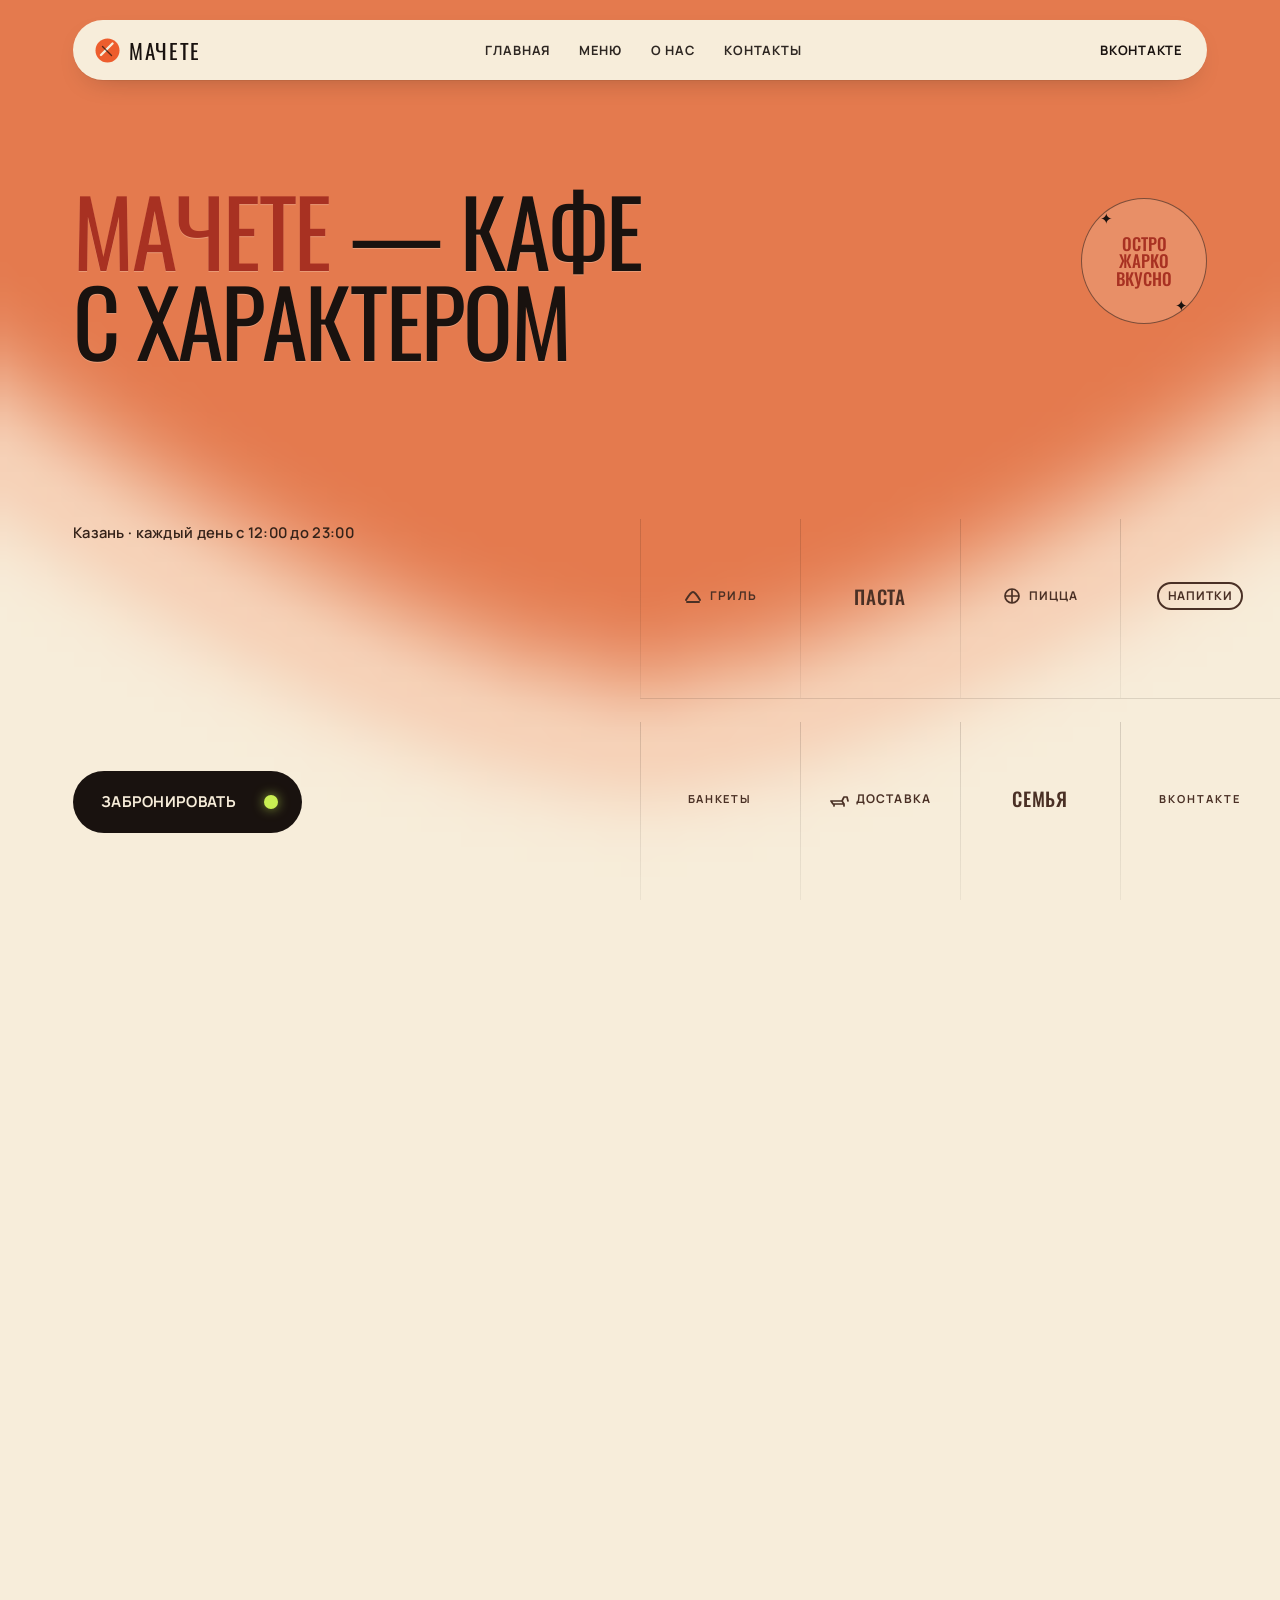
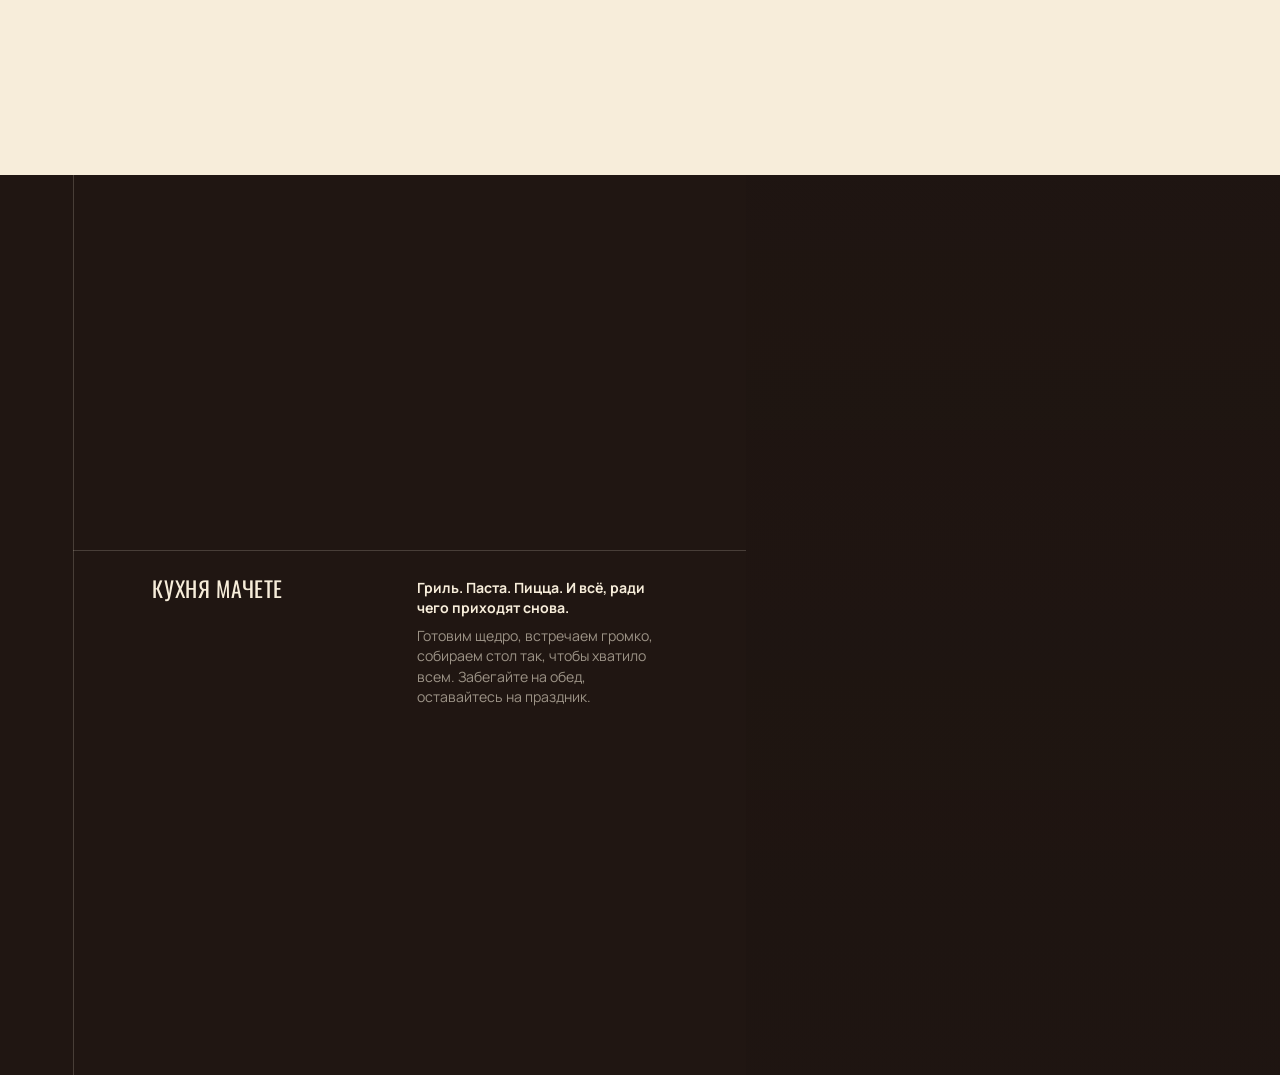
==== halden.html @ b159e670 "Добавить совместимый адрес главной страницы" ====
<!doctype html>
<html lang="ru">
<head>
  <meta charset="utf-8" />
  <meta name="viewport" content="width=device-width, initial-scale=1" />
  <title>Мачете — кафе с характером</title>
  <link rel="preconnect" href="https://fonts.googleapis.com" />
  <link rel="preconnect" href="https://fonts.gstatic.com" crossorigin />
  <link href="https://fonts.googleapis.com/css2?family=Manrope:wght@400;500;600;700;800&family=Oswald:wght@400;500;600&display=swap" rel="stylesheet" />
  <style>
    :root { --ink:#19120f; --ink-2:#3e2a20; --paper:#f7edda; --rim:#f5b98b; --accent:#a83122; --dot:#c9ef53; --panel:#201612; --panel-line:rgba(255,244,225,.18); --gut:clamp(20px,5.7vw,82px); --ease:cubic-bezier(.22,.7,.2,1); }
    * { box-sizing:border-box; margin:0; padding:0; }
    html,body { min-height:100%; background:var(--paper); }
    body { overflow-x:hidden; color:var(--ink); font-family:"Manrope",system-ui,sans-serif; -webkit-font-smoothing:antialiased; }
    a { color:inherit; text-decoration:none; }
    .atmo { position:fixed; inset:0; z-index:0; pointer-events:none; background:var(--paper); }
    #bg { position:absolute; inset:0; width:100%; height:100%; display:block; }
    main { position:relative; z-index:1; }
    .nav { position:fixed; z-index:50; top:20px; left:var(--gut); right:var(--gut); height:60px; border-radius:999px; background:var(--paper); display:grid; grid-template-columns:auto minmax(0,1fr) auto; align-items:center; padding:0 10px 0 22px; box-shadow:0 1px 0 rgba(25,18,15,.06),0 10px 30px -18px rgba(25,18,15,.45); opacity:0; transform:translateY(-8px); animation:navin .9s var(--ease) .15s forwards; }
    @keyframes navin { to { opacity:1; transform:translateY(0); } }
    .brand { display:flex; align-items:center; gap:9px; white-space:nowrap; font-family:Oswald, sans-serif; font-size:21px; text-transform:uppercase; letter-spacing:.08em; }
    .brand svg { width:25px; height:25px; flex:none; }
    .links { position:static; min-width:0; display:flex; justify-content:center; gap:clamp(14px,2.25vw,30px); font-size:clamp(11px,1vw,13px); font-weight:700; text-transform:uppercase; letter-spacing:.07em; opacity:.9; white-space:nowrap; }
    .links a { transition:opacity .2s ease,color .2s ease; }
    .links a:hover { opacity:.55; color:var(--accent); }
    .nav-right { min-width:0; display:flex; align-items:center; justify-content:flex-end; font-size:13px; font-weight:700; text-transform:uppercase; letter-spacing:.06em; }
    .login { padding:0 14px; transition:padding .35s var(--ease); white-space:nowrap; }
    .nav.on .login { padding-right:0; }
    .vk-short { display:none; }
    .nav.on .vk-full { display:none; }
    .nav.on .vk-short { display:inline; }
    .nav.on .links { gap:clamp(10px,1.6vw,22px); font-size:clamp(10px,.9vw,12px); }
    .navcta { width:42px; height:42px; overflow:hidden; border-radius:999px; margin-left:-42px; transform:scale(0); transform-origin:100% 50%; transition:transform .35s var(--ease),width .65s var(--ease) .22s,margin .35s var(--ease); }
    .nav.on .navcta { width:170px; margin-left:16px; transform:scale(1); }
    .navcta .lbl { opacity:0; transition:opacity .4s ease .45s; }
    .nav.on .navcta .lbl { opacity:1; }
    .btn { position:relative; display:inline-flex; align-items:center; height:42px; width:170px; padding:0 46px 0 18px; border:0; border-radius:999px; background:var(--ink); color:var(--paper); font:700 13px/1 "Manrope",system-ui,sans-serif; letter-spacing:.02em; text-transform:uppercase; white-space:nowrap; cursor:pointer; overflow:hidden; }
    .btn .dot { position:absolute; right:16px; top:50%; width:10px; height:10px; margin-top:-5px; border-radius:50%; background:var(--dot); box-shadow:0 0 12px rgba(201,239,83,.65); transition:width .45s var(--ease),height .45s var(--ease),right .45s var(--ease),margin .45s var(--ease),box-shadow .45s var(--ease); display:grid; place-items:center; }
    .btn .dot svg { width:12px; height:12px; opacity:0; transform:translateX(-4px); transition:opacity .3s ease .05s,transform .3s var(--ease) .05s; }
    .btn:hover .dot { width:32px; height:32px; right:5px; margin-top:-16px; box-shadow:none; }
    .btn:hover .dot svg { opacity:1; transform:translateX(0); }
    .btn.lg { height:62px; width:auto; padding:0 66px 0 28px; font-size:15px; }
    .btn.lg .dot { width:14px; height:14px; right:24px; margin-top:-7px; }
    .btn.lg .dot svg { width:16px; height:16px; }
    .btn.lg:hover .dot { width:48px; height:48px; right:7px; margin-top:-24px; }
    .hero { position:relative; min-height:640px; height:100vh; }
    #h1 { position:absolute; top:20.5vh; left:var(--gut); right:var(--gut); max-width:1000px; font-family:Oswald,"Arial Narrow",sans-serif; font-weight:400; font-size:clamp(48px,7.2vw,108px); line-height:.98; letter-spacing:-.025em; text-transform:uppercase; text-shadow:0 1px 0 rgba(247,237,218,.28); }
    .hl { color:var(--accent); }
    .trust { position:absolute; top:58vh; left:var(--gut); font-size:clamp(14px,1.15vw,18px); letter-spacing:.02em; color:#342219; font-weight:600; }
    .hero-cta { position:absolute; left:var(--gut); bottom:7.5vh; }
    .sticker { position:absolute; right:var(--gut); top:22vh; width:126px; height:126px; border-radius:50%; border:1px solid rgba(25,18,15,.52); display:grid; place-items:center; text-align:center; font:500 17px/1.03 Oswald,sans-serif; text-transform:uppercase; transform:rotate(11deg); color:var(--accent); background:rgba(247,237,218,.18); }
    .sticker::before { content:"✦"; position:absolute; top:11px; left:18px; font-size:15px; color:var(--ink); }
    .sticker::after { content:"✦"; position:absolute; bottom:11px; right:18px; font-size:15px; color:var(--ink); }
    .logos { position:absolute; right:0; width:50%; top:55vh; bottom:0; display:grid; grid-template-columns:repeat(4,1fr); grid-template-rows:repeat(2,1fr); }
    .logo-cell { position:relative; display:flex; align-items:center; justify-content:center; color:#4a3025; opacity:0; transform:translateY(14px); }
    body.ready .logo-cell { animation:fu .9s var(--ease) forwards; animation-delay:var(--d); }
    .logo-cell::before { content:""; position:absolute; top:12%; bottom:0; left:0; width:1px; background:linear-gradient(to bottom,rgba(25,18,15,.15),rgba(25,18,15,.05)); }
    .logo-cell:nth-child(n+5)::after { content:""; position:absolute; top:0; left:0; right:0; height:1px; background:rgba(25,18,15,.12); }
    .logo-mark { display:flex; align-items:center; gap:7px; font:700 12px/1 "Manrope",sans-serif; letter-spacing:.1em; text-transform:uppercase; }
    .logo-mark svg { width:20px; height:20px; flex:none; }
    .logo-mark.script { font:500 19px/1 Oswald,sans-serif; letter-spacing:.04em; }
    .logo-mark.tag { font-size:12px; letter-spacing:.07em; border:2px solid currentColor; border-radius:999px; padding:6px 9px; }
    .logo-mark.tiny { font-size:11px; letter-spacing:.18em; }
    @keyframes fu { to { opacity:1; transform:translateY(0); } }
    .fade-up { opacity:0; transform:translateY(14px); }
    body.ready .fade-up { animation:fu .9s var(--ease) forwards; animation-delay:var(--d); }
    .statement { position:relative; height:306vh; margin-top:-31vh; pointer-events:none; }
    .pin { position:sticky; top:0; height:100vh; }
    #stmt { position:absolute; top:40.5vh; left:0; right:0; text-align:center; font-family:Oswald,sans-serif; font-weight:400; font-size:clamp(25px,3.4vw,52px); line-height:1.08; letter-spacing:-.01em; text-transform:uppercase; white-space:nowrap; will-change:transform; }
    .split { position:relative; z-index:2; min-height:100vh; background:var(--panel); color:var(--paper); display:grid; grid-template-columns:58.3% 41.7%; }
    .l { position:relative; padding-left:var(--gut); overflow:hidden; }
    .l::before { content:""; position:absolute; top:0; bottom:0; left:var(--gut); width:1px; background:var(--panel-line); }
    #h2 { position:relative; z-index:1; margin:0; padding:21vh 0 0 6.2vw; font-family:Oswald,sans-serif; font-weight:400; font-size:clamp(42px,5.1vw,78px); line-height:.98; letter-spacing:-.015em; text-transform:uppercase; }
    #row { position:relative; z-index:1; margin-top:6.4vh; border-top:1px solid var(--panel-line); display:grid; grid-template-columns:1fr 1.05fr; gap:24px; padding:3vh 6vw 0 6.2vw; opacity:0; transform:translateY(14px); transition:opacity .9s var(--ease),transform .9s var(--ease); }
    #row.on { opacity:1; transform:translateY(0); }
    #row h3 { font:400 clamp(20px,1.7vw,26px)/1 Oswald,sans-serif; text-transform:uppercase; letter-spacing:.03em; }
    #row p { max-width:20em; font-size:clamp(13px,1.1vw,16px); line-height:1.45; color:rgba(247,237,218,.58); }
    #row p strong { display:block; margin-bottom:.55em; color:var(--paper); font-weight:700; }
    .r { position:relative; overflow:hidden; }
    #ship { position:absolute; inset:0; width:100%; height:100%; object-fit:cover; object-position:50% 50%; transform-origin:50% 50%; will-change:transform; filter:saturate(.9) contrast(1.04); }
    .r::after { content:""; position:absolute; inset:0; background:linear-gradient(180deg,rgba(25,18,15,.1),rgba(25,18,15,.22)); pointer-events:none; }
    .char { display:inline-block; white-space:pre; will-change:color,filter,opacity; }
    .word { display:inline-block; white-space:nowrap; }
    @media (max-width:820px) {
      .nav { top:12px; height:54px; padding-left:16px; }
      .links { display:none; }
      .login { padding:0 6px; }
      .nav.on .navcta { margin-left:8px; }
      #h1 { top:17vh; right:20px; font-size:15vw; line-height:.95; white-space:normal; }
      .sticker { width:92px; height:92px; right:22px; top:27vh; font-size:13px; }
      .trust { top:45vh; max-width:13em; }
      .logos { left:0; right:0; width:100%; top:53vh; bottom:18vh; }
      .logo-mark span { display:none; }
      .logo-mark { font-size:11px; }
      .logo-mark.script { font-size:15px; }
      .logo-mark.tag { font-size:10px; padding:5px 6px; }
      .hero-cta { bottom:6vh; }
      #stmt { top:38vh; padding:0 20px; white-space:normal; max-width:15em; margin:auto; font-size:30px; }
      #stmt br { display:none; }
      .split { grid-template-columns:1fr; grid-template-rows:auto 70vh; }
      #h2 { padding:16vh 6vw 0; font-size:16vw; }
      #row { grid-template-columns:1fr; gap:14px; padding:3vh 6vw 6vh; }
    }
  </style>
</head>
<body>
  <div class="atmo"><canvas id="bg" width="96" height="60"></canvas></div>
  <header class="nav" id="nav">
    <a class="brand" href="index.html#hero"><svg viewBox="0 0 25 25" aria-hidden="true"><circle cx="12.5" cy="12.5" r="12" fill="#ed5d2d"/><path d="M6 17 17.5 5.5" stroke="#f7edda" stroke-width="2.4" stroke-linecap="round"/><path d="M7.5 8.5 16.5 17.5" stroke="#19120f" stroke-width="1.4" stroke-linecap="round" opacity=".7"/></svg><span>Мачете</span></a>
    <nav class="links" aria-label="Основная навигация"><a href="index.html#hero">Главная</a><a href="menu.html">Меню</a><a href="index.html#about">О нас</a><a href="index.html#contacts">Контакты</a></nav>
    <div class="nav-right"><a class="login" href="https://vk.ru/cafemachete"><span class="vk-full">ВКонтакте</span><span class="vk-short">VK</span></a><div class="navcta"><button class="btn" type="button"><span class="lbl">Забронировать</span><span class="dot"><svg viewBox="0 0 12 12" aria-hidden="true"><path d="M4.5 2.5 8 6l-3.5 3.5" fill="none" stroke="#19120f" stroke-width="1.6" stroke-linecap="round" stroke-linejoin="round"/></svg></span></button></div></div>
  </header>
  <main>
    <section class="hero" id="hero">
      <h1 id="h1"><span class="hl">Мачете</span> — кафе<br>с характером</h1>
      <p class="trust fade-up" id="contacts" style="--d:1.15s">Казань · каждый день с 12:00 до 23:00</p>
      <div class="sticker fade-up" style="--d:1.05s">остро<br>жарко<br>вкусно</div>
      <div class="hero-cta fade-up" style="--d:1.3s"><button class="btn lg" type="button">Забронировать<span class="dot"><svg viewBox="0 0 16 16" aria-hidden="true"><path d="M5.5 3.5 10 8l-4.5 4.5" fill="none" stroke="#19120f" stroke-width="1.8" stroke-linecap="round" stroke-linejoin="round"/></svg></span></button></div>
      <div class="logos" id="menu" aria-label="Что есть в Мачете">
        <div class="logo-cell" style="--d:1.25s"><div class="logo-mark"><svg viewBox="0 0 20 20" aria-hidden="true"><path d="M3 14c3-5 5-8 7-8s4 3 7 8" fill="none" stroke="currentColor" stroke-width="2" stroke-linecap="round"/><path d="M4 16h12" stroke="currentColor" stroke-width="2" stroke-linecap="round"/></svg><span>ГРИЛЬ</span></div></div>
        <div class="logo-cell" style="--d:1.32s"><div class="logo-mark script">Паста</div></div>
        <div class="logo-cell" style="--d:1.39s"><div class="logo-mark"><svg viewBox="0 0 20 20" aria-hidden="true"><circle cx="10" cy="10" r="7" fill="none" stroke="currentColor" stroke-width="1.7"/><path d="M10 3v14M3 10h14" stroke="currentColor" stroke-width="1.7"/></svg><span>ПИЦЦА</span></div></div>
        <div class="logo-cell" style="--d:1.46s"><div class="logo-mark tag">НАПИТКИ</div></div>
        <div class="logo-cell" style="--d:1.42s"><div class="logo-mark tiny">БАНКЕТЫ</div></div>
        <div class="logo-cell" style="--d:1.49s"><div class="logo-mark"><svg viewBox="0 0 20 20" aria-hidden="true"><path d="M2 12h11l2 3H4zM13 12l2-4h3l1 4M5 15v2m10-2v2" fill="none" stroke="currentColor" stroke-width="1.7" stroke-linecap="round" stroke-linejoin="round"/></svg><span>ДОСТАВКА</span></div></div>
        <div class="logo-cell" style="--d:1.56s"><div class="logo-mark script">Семья</div></div>
        <div class="logo-cell" style="--d:1.63s"><div class="logo-mark tiny">ВКОНТАКТЕ</div></div>
      </div>
    </section>
    <section class="statement" id="statement"><div class="pin"><p id="stmt">Место, где свои<br> встречаются за большим столом,<br> заказывают ещё одну порцию<br> и остаются до закрытия</p></div></section>
    <section class="split" id="split"><div class="l"><h2 id="h2">Еда, которая<br>держит удар</h2><div id="row"><h3>Кухня Мачете</h3><p><strong>Гриль. Паста. Пицца. И всё, ради чего приходят снова.</strong>Готовим щедро, встречаем громко, собираем стол так, чтобы хватило всем. Забегайте на обед, оставайтесь на праздник.</p></div></div><div class="r" id="about"><img id="ship" alt="Тёплый интерьер кафе с большим столом и ужином" src="https://images.unsplash.com/photo-1552566626-52f8b828add9?auto=format&amp;fit=crop&amp;w=1400&amp;q=85" /></div></section>
  </main>
  <script>
    (() => {
      const $ = (s) => document.querySelector(s);
      const bg = $('#bg'), ctx = bg.getContext('2d'), nav = $('#nav'), stmt = $('#stmt'), h1 = $('#h1'), h2 = $('#h2'), row = $('#row'), ship = $('#ship'), split = $('#split');
      const clamp = (v,a=0,b=1) => Math.max(a,Math.min(b,v));
      const smooth = (v) => v*v*(3-2*v);
      function splitText(el) { const nodes=[...el.childNodes], frag=document.createDocumentFragment(); nodes.forEach(node=>{ if(node.nodeType===3){ node.textContent.split(/(\s+)/).forEach(chunk=>{ if(!chunk)return; if(/^\s+$/.test(chunk))frag.appendChild(document.createTextNode(chunk)); else {const w=document.createElement('span');w.className='word';[...chunk].forEach(ch=>{const s=document.createElement('span');s.className='char';s.textContent=ch;w.appendChild(s)});frag.appendChild(w)} }); } else if(node.nodeType===1&&node.tagName==='BR')frag.appendChild(node.cloneNode()); else if(node.nodeType===1){const w=document.createElement('span');w.className='word '+node.className;[...node.textContent].forEach(ch=>{const s=document.createElement('span');s.className='char';s.textContent=ch;s.dataset.accent='1';w.appendChild(s)});frag.appendChild(w)} }); el.replaceChildren(frag); return [...el.querySelectorAll('.char')]; }
      const chars1=splitText(h1), charsS=splitText(stmt), chars2=splitText(h2);
      function mix(a,b,t){const pa=a.match(/\w\w/g).map(x=>parseInt(x,16)),pb=b.match(/\w\w/g).map(x=>parseInt(x,16));return `rgb(${pa.map((v,i)=>Math.round(v+(pb[i]-v)*clamp(t))).join(',')})`;}
      function paint(chars,p,spread,final,accent,ghost){const n=chars.length;chars.forEach((ch,i)=>{const t=clamp((p*(1+spread)-i/n)/spread);let op=0,blur=8,color=ghost;if(t>0&&t<.35){op=t/.35;blur=8-6.5*(t/.35)}else if(t>=.35&&t<.7){op=1;const u=(t-.35)/.35;color=mix(ghost,accent,u);blur=1.5*(1-u)}else if(t>=.7){op=1;color=ch.dataset.accent?accent:mix(accent,final,(t-.7)/.3);blur=0}ch.style.opacity=op;ch.style.filter=`blur(${blur}px)`;ch.style.color=color})}
      paint(chars1,0,.35,'#19120f','#a83122','#fff7e9');paint(charsS,0,.16,'#19120f','#a83122','#fff7e9');paint(chars2,0,.35,'#fff7e9','#f7b35e','#795b4a');
      const keys=[0,.03,.08,.18,.40,.66,.87,1.15,1.43,1.8],tips=[.30,.45,.65,.80,.95,1.05,1.05,1.10,1.30,2.40],halves=[.34,.38,.38,.38,.38,.46,.66,.90,1.60,3.00],softs=[.22,.26,.22,.22,.19,.16,.13,.10,.10,.10];
      let cur={tip:-.3,half:.3,soft:.1},target={...cur},introStart=performance.now(),introDone=false;
      function interp(arr,q){if(q<=keys[0])return arr[0];for(let i=1;i<keys.length;i++){if(q<=keys[i]){const t=(q-keys[i-1])/(keys[i]-keys[i-1]);return arr[i-1]+(arr[i]-arr[i-1])*t}}return arr[arr.length-1]}
      function edgeDist(px,py,tip,half,aspect){const pts=[];for(let i=0;i<48;i++){const yy=-.3+(tip+.3)*i/47;pts.push([half*aspect*Math.pow(Math.max(0,1-yy/tip),.72),yy])}let d=999;for(let i=1;i<pts.length;i++){const[x1,y1]=pts[i-1],[x2,y2]=pts[i],vx=x2-x1,vy=y2-y1,wx=px-x1,wy=py-y1,t=clamp((wx*vx+wy*vy)/(vx*vx+vy*vy),0,1),dx=px-(x1+t*vx),dy=py-(y1+t*vy);d=Math.min(d,Math.hypot(dx,dy))}const inside=py<tip&&px<half*aspect*Math.pow(Math.max(0,1-py/tip),.72);return(inside?-d:d)-.25}
      function drawGlow(){const W=bg.width,H=bg.height,now=performance.now(),q=scrollY/innerHeight;if(!introDone){const a=clamp((now-introStart-250)/1050),e=smooth(a);target={tip:.30,half:.34,soft:.22};cur.tip=-.3+.6*e;cur.half=.3+.04*e;cur.soft=.1+.12*e;if(a>=1)introDone=true}else{target.tip=interp(tips,q)+Math.sin(now*.00033+1.3)*.02;target.half=interp(halves,q)+Math.sin(now*.0005)*.015;target.soft=interp(softs,q)}if(introDone){cur.tip+=(target.tip-cur.tip)*.12;cur.half+=(target.half-cur.half)*.12;cur.soft+=(target.soft-cur.soft)*.12}const im=ctx.createImageData(W,H),data=im.data,aspect=innerWidth/innerHeight;for(let y=0;y<H;y++){const py=y/(H-1);for(let x=0;x<W;x++){const px=Math.abs(x/(W-1)-.5)*aspect,sd=edgeDist(px,py,cur.tip,cur.half,aspect),g=1-smooth(clamp((sd+cur.soft)/(2*cur.soft)));let c;if(g<.38){const u=smooth(g/.38);c=[247+(246-247)*u,237+(210-237)*u,218+(184-218)*u]}else{const u=smooth((g-.38)/.62);c=[246+(228-246)*u,210+(122-210)*u,184+(78-184)*u]}const i=(y*W+x)*4;data[i]=c[0];data[i+1]=c[1];data[i+2]=c[2];data[i+3]=255}}ctx.putImageData(im,0,0)}
      function onScroll(){const q=scrollY/innerHeight,hp=clamp((performance.now()-introStart-250)/1250);paint(chars1,hp,.35,'#19120f','#a83122','#fff7e9');const p=clamp((q-.56)/2.03),s=clamp((q-.69)/.74);stmt.style.transform=`translateY(${.205*Math.pow(1-s,2)*innerHeight}px)`;paint(charsS,p,.16,'#19120f','#a83122','#fff7e9');nav.classList.toggle('on',p>.4);const splitTop=split.getBoundingClientRect().top,p2=clamp((.8-splitTop/innerHeight)/.65);paint(chars2,p2,.35,'#fff7e9','#f7b35e','#795b4a');row.classList.toggle('on',p2>.92);ship.style.transform=`scale(${1.08-.08*clamp(1-splitTop/innerHeight)})`}
      function tick(){drawGlow();onScroll();requestAnimationFrame(tick)}
      requestAnimationFrame(()=>{document.body.classList.add('ready');tick()});window.addEventListener('scroll',onScroll,{passive:true});window.addEventListener('resize',()=>{bg.width=96;bg.height=60;onScroll()},{passive:true});
    })();
  </script>
</body>
</html>
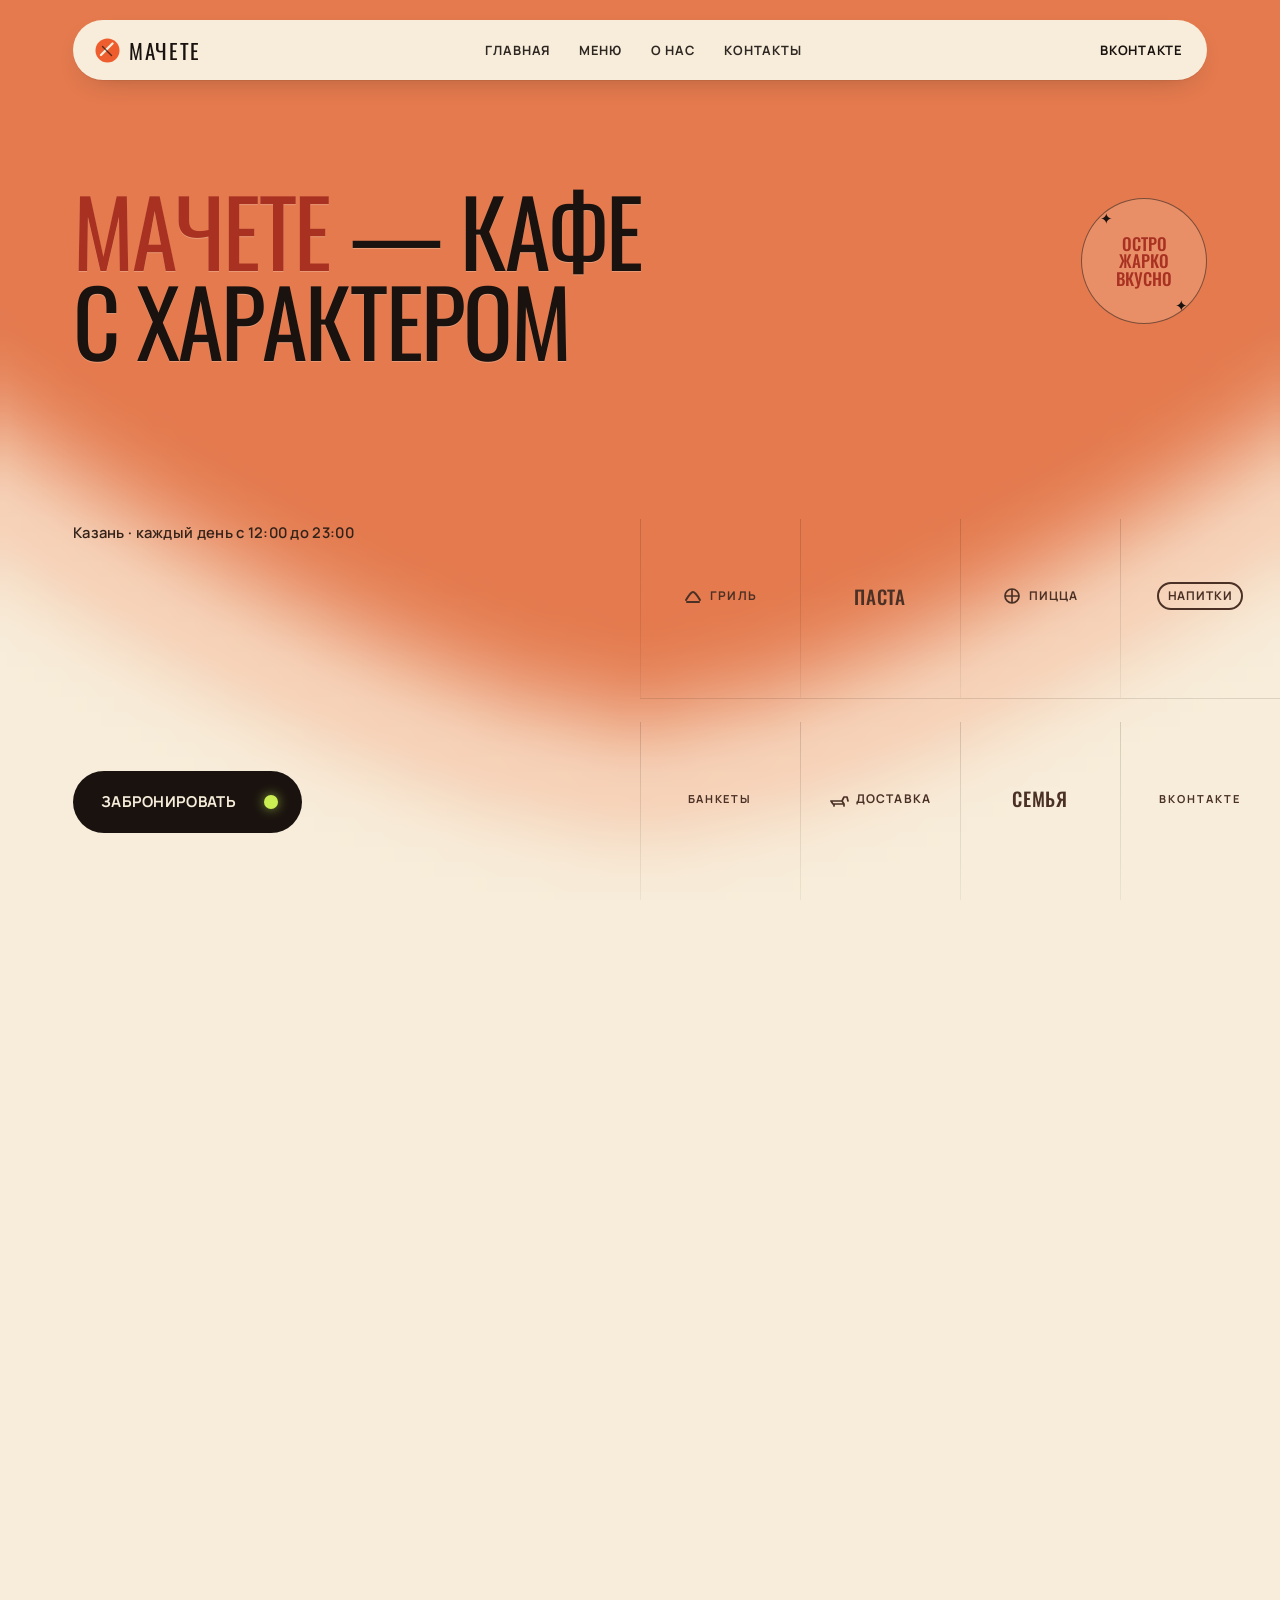
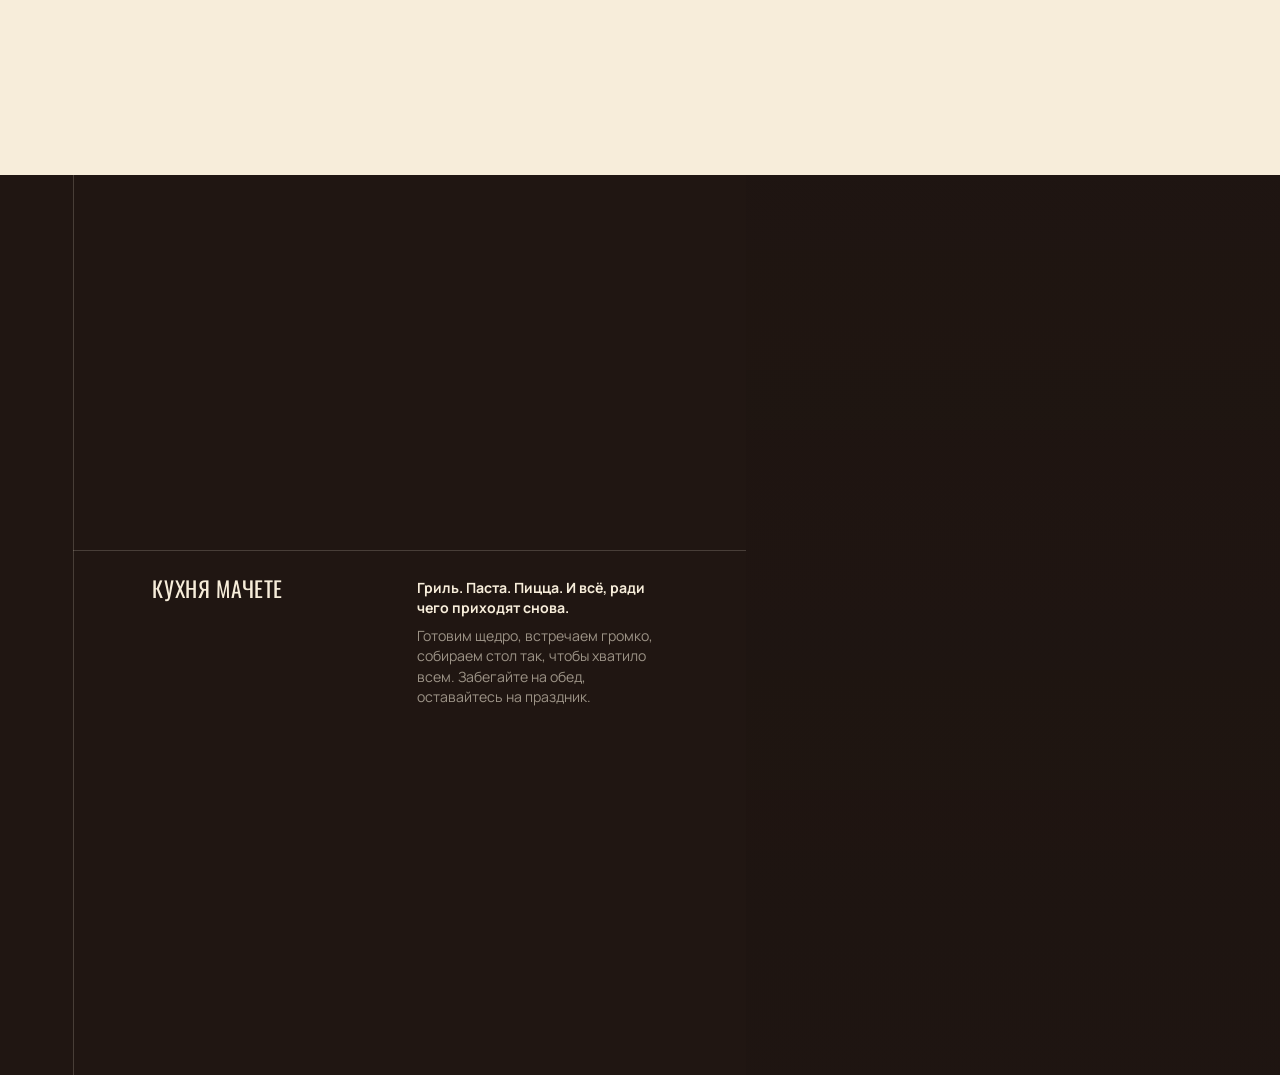
==== commit 9d7a02d8: "Синхронизировать мобильную навигацию" ====
--- a/halden.html
+++ b/halden.html
@@ -83,7 +83,7 @@
     .word { display:inline-block; white-space:nowrap; }
     @media (max-width:820px) {
       .nav { top:12px; height:54px; padding-left:16px; }
-      .links { display:none; }
+      .links { display:none; } .brand { grid-column:1; } .nav-right { grid-column:3; margin-left:auto; }
       .login { padding:0 6px; }
       .nav.on .navcta { margin-left:8px; }
       #h1 { top:17vh; right:20px; font-size:15vw; line-height:.95; white-space:normal; }
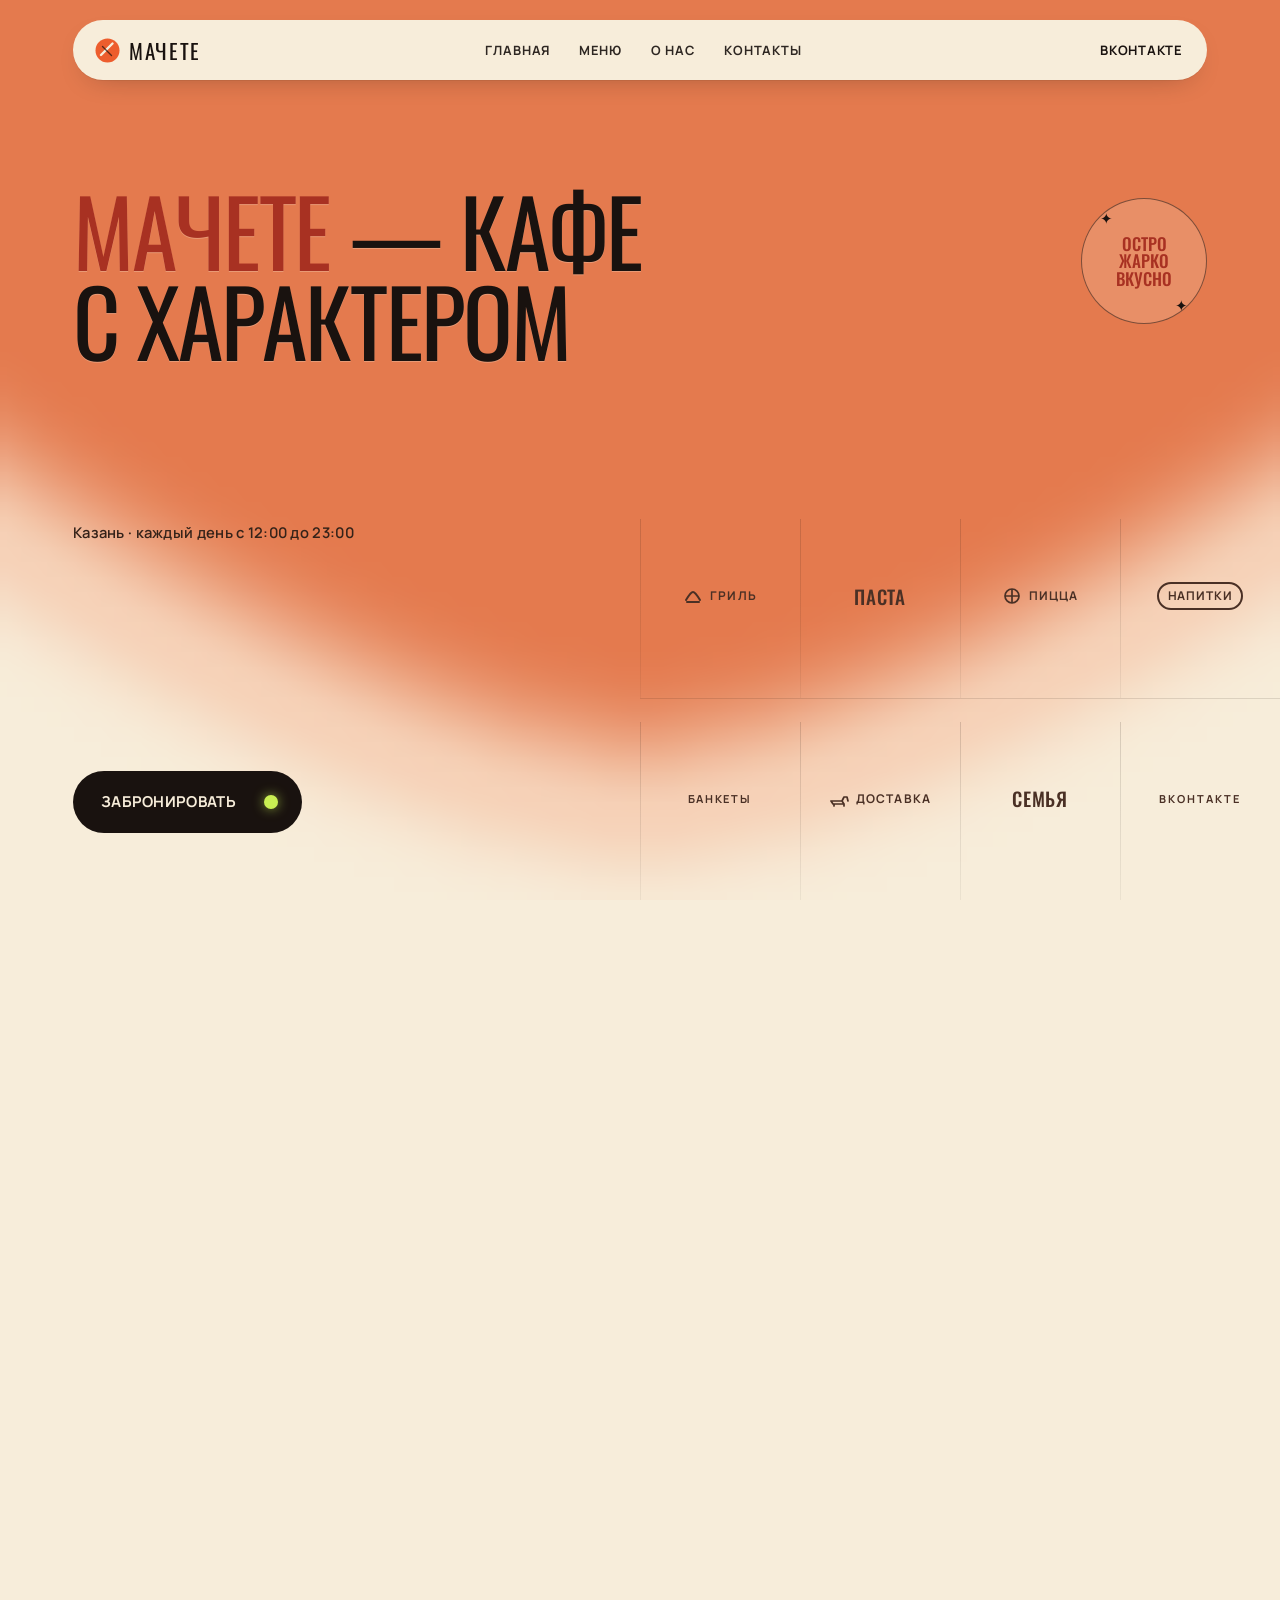
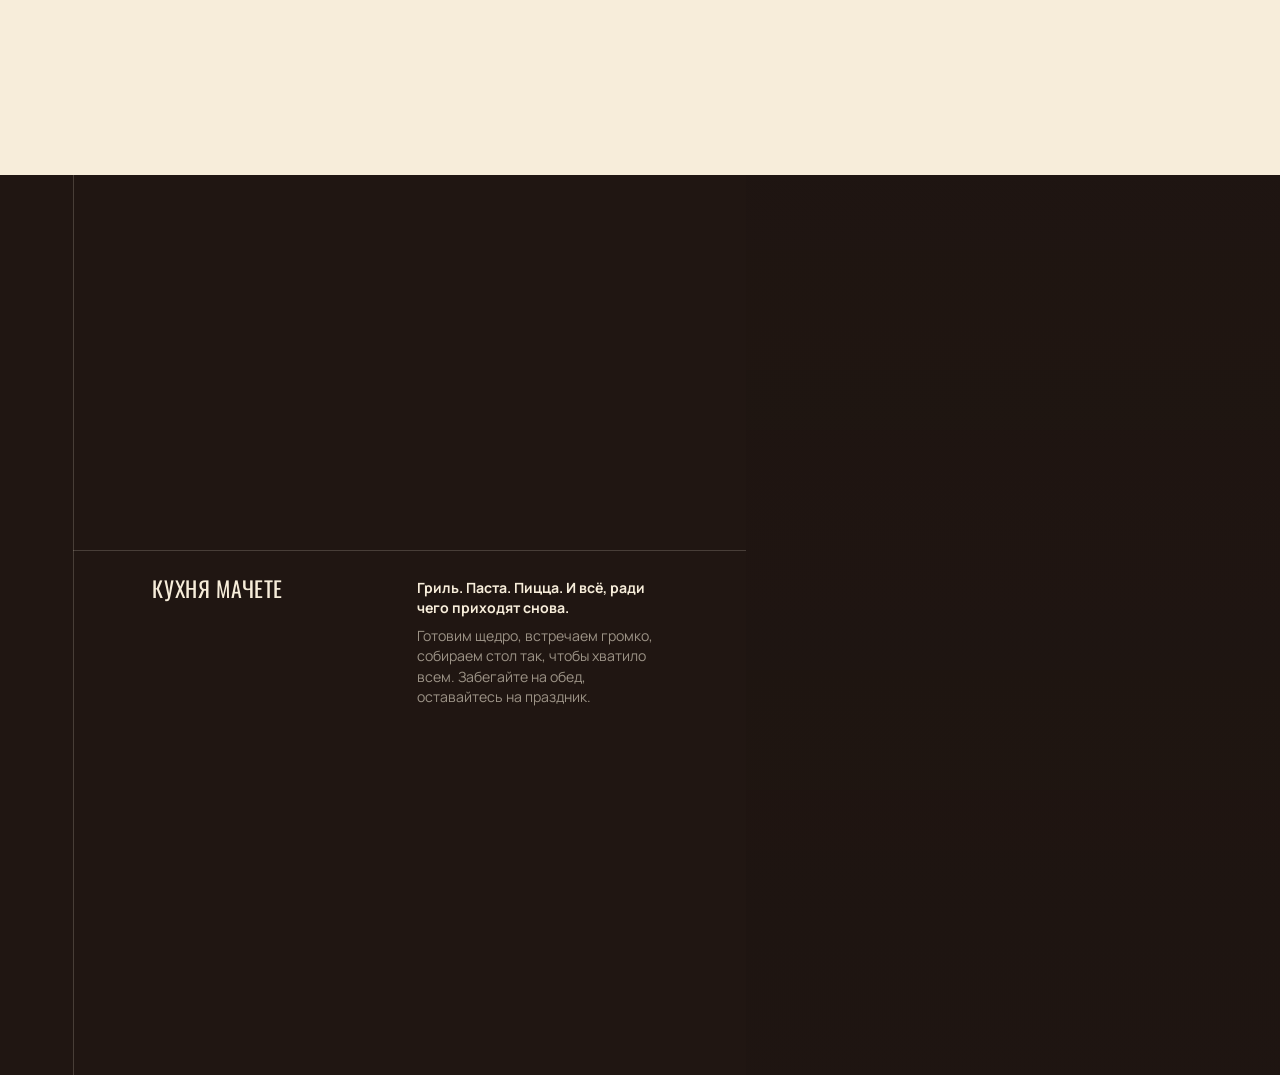
==== commit b88f3052: "Синхронизировать мобильную главную" ====
--- a/halden.html
+++ b/halden.html
@@ -30,6 +30,7 @@
     .nav.on .vk-full { display:none; }
     .nav.on .vk-short { display:inline; }
     .nav.on .links { gap:clamp(10px,1.6vw,22px); font-size:clamp(10px,.9vw,12px); }
+    .mobile-menu-toggle,.mobile-menu { display:none; }
     .navcta { width:42px; height:42px; overflow:hidden; border-radius:999px; margin-left:-42px; transform:scale(0); transform-origin:100% 50%; transition:transform .35s var(--ease),width .65s var(--ease) .22s,margin .35s var(--ease); }
     .nav.on .navcta { width:170px; margin-left:16px; transform:scale(1); }
     .navcta .lbl { opacity:0; transition:opacity .4s ease .45s; }
@@ -82,14 +83,22 @@
     .char { display:inline-block; white-space:pre; will-change:color,filter,opacity; }
     .word { display:inline-block; white-space:nowrap; }
     @media (max-width:820px) {
-      .nav { top:12px; height:54px; padding-left:16px; }
+      .nav { top:12px; height:54px; padding-left:16px; grid-template-columns:auto 1fr auto; }
       .links { display:none; } .brand { grid-column:1; } .nav-right { grid-column:3; margin-left:auto; }
-      .login { padding:0 6px; }
+      .nav-right { display:flex; align-items:center; gap:9px; }
+      .mobile-menu-toggle { display:inline-flex; align-items:center; justify-content:center; height:32px; padding:0 10px; border:1px solid rgba(25,18,15,.18); border-radius:999px; background:transparent; color:var(--ink); font:800 10px/1 "Manrope",system-ui,sans-serif; letter-spacing:.08em; text-transform:uppercase; cursor:pointer; }
+      .mobile-menu-toggle[aria-expanded="true"] { background:var(--ink); color:var(--paper); }
+      .mobile-menu { position:fixed; z-index:45; top:76px; left:20px; right:20px; display:none; grid-template-columns:1fr 1fr; gap:8px; padding:12px; border:1px solid rgba(25,18,15,.12); border-radius:22px; background:rgba(247,237,218,.97); box-shadow:0 18px 42px -24px rgba(25,18,15,.55); }
+      .mobile-menu.open { display:grid; }
+      .mobile-menu a { padding:13px 12px; border:1px solid rgba(25,18,15,.12); border-radius:14px; font:800 11px/1 "Manrope",system-ui,sans-serif; letter-spacing:.06em; text-transform:uppercase; }
+      .mobile-menu a:last-child { grid-column:1 / -1; background:var(--accent); border-color:var(--accent); color:var(--paper); text-align:center; }
+      .login { padding:0; font-size:10px; }
+      .navcta { display:none !important; }
       .nav.on .navcta { margin-left:8px; }
       #h1 { top:17vh; right:20px; font-size:15vw; line-height:.95; white-space:normal; }
-      .sticker { width:92px; height:92px; right:22px; top:27vh; font-size:13px; }
-      .trust { top:45vh; max-width:13em; }
-      .logos { left:0; right:0; width:100%; top:53vh; bottom:18vh; }
+      .sticker { width:82px; height:82px; right:22px; top:38vh; font-size:11px; }
+      .trust { top:48vh; max-width:12em; }
+      .logos { left:0; right:0; width:100%; top:57vh; bottom:18vh; }
       .logo-mark span { display:none; }
       .logo-mark { font-size:11px; }
       .logo-mark.script { font-size:15px; }
@@ -108,8 +117,9 @@
   <header class="nav" id="nav">
     <a class="brand" href="index.html#hero"><svg viewBox="0 0 25 25" aria-hidden="true"><circle cx="12.5" cy="12.5" r="12" fill="#ed5d2d"/><path d="M6 17 17.5 5.5" stroke="#f7edda" stroke-width="2.4" stroke-linecap="round"/><path d="M7.5 8.5 16.5 17.5" stroke="#19120f" stroke-width="1.4" stroke-linecap="round" opacity=".7"/></svg><span>Мачете</span></a>
     <nav class="links" aria-label="Основная навигация"><a href="index.html#hero">Главная</a><a href="menu.html">Меню</a><a href="index.html#about">О нас</a><a href="index.html#contacts">Контакты</a></nav>
-    <div class="nav-right"><a class="login" href="https://vk.ru/cafemachete"><span class="vk-full">ВКонтакте</span><span class="vk-short">VK</span></a><div class="navcta"><button class="btn" type="button"><span class="lbl">Забронировать</span><span class="dot"><svg viewBox="0 0 12 12" aria-hidden="true"><path d="M4.5 2.5 8 6l-3.5 3.5" fill="none" stroke="#19120f" stroke-width="1.6" stroke-linecap="round" stroke-linejoin="round"/></svg></span></button></div></div>
+    <div class="nav-right"><button class="mobile-menu-toggle" type="button" aria-expanded="false" aria-controls="mobileMenu">Меню</button><a class="login" href="https://vk.ru/cafemachete"><span class="vk-full">ВКонтакте</span><span class="vk-short">VK</span></a><div class="navcta"><button class="btn" type="button"><span class="lbl">Забронировать</span><span class="dot"><svg viewBox="0 0 12 12" aria-hidden="true"><path d="M4.5 2.5 8 6l-3.5 3.5" fill="none" stroke="#19120f" stroke-width="1.6" stroke-linecap="round" stroke-linejoin="round"/></svg></span></button></div></div>
   </header>
+  <nav class="mobile-menu" id="mobileMenu" aria-label="Мобильная навигация"><a href="index.html#hero">Главная</a><a href="menu.html">Меню</a><a href="index.html#about">О нас</a><a href="index.html#contacts">Контакты</a><a href="https://vk.ru/cafemachete">ВКонтакте</a></nav>
   <main>
     <section class="hero" id="hero">
       <h1 id="h1"><span class="hl">Мачете</span> — кафе<br>с характером</h1>
@@ -133,7 +143,9 @@
   <script>
     (() => {
       const $ = (s) => document.querySelector(s);
-      const bg = $('#bg'), ctx = bg.getContext('2d'), nav = $('#nav'), stmt = $('#stmt'), h1 = $('#h1'), h2 = $('#h2'), row = $('#row'), ship = $('#ship'), split = $('#split');
+      const bg = $('#bg'), ctx = bg.getContext('2d'), nav = $('#nav'), stmt = $('#stmt'), h1 = $('#h1'), h2 = $('#h2'), row = $('#row'), ship = $('#ship'), split = $('#split'), mobileToggle = $('.mobile-menu-toggle'), mobileMenu = $('#mobileMenu');
+      mobileToggle?.addEventListener('click', () => { const open = mobileToggle.getAttribute('aria-expanded') === 'true'; mobileToggle.setAttribute('aria-expanded', String(!open)); mobileMenu?.classList.toggle('open', !open); });
+      mobileMenu?.querySelectorAll('a').forEach(link => link.addEventListener('click', () => { mobileToggle?.setAttribute('aria-expanded', 'false'); mobileMenu?.classList.remove('open'); }));
       const clamp = (v,a=0,b=1) => Math.max(a,Math.min(b,v));
       const smooth = (v) => v*v*(3-2*v);
       function splitText(el) { const nodes=[...el.childNodes], frag=document.createDocumentFragment(); nodes.forEach(node=>{ if(node.nodeType===3){ node.textContent.split(/(\s+)/).forEach(chunk=>{ if(!chunk)return; if(/^\s+$/.test(chunk))frag.appendChild(document.createTextNode(chunk)); else {const w=document.createElement('span');w.className='word';[...chunk].forEach(ch=>{const s=document.createElement('span');s.className='char';s.textContent=ch;w.appendChild(s)});frag.appendChild(w)} }); } else if(node.nodeType===1&&node.tagName==='BR')frag.appendChild(node.cloneNode()); else if(node.nodeType===1){const w=document.createElement('span');w.className='word '+node.className;[...node.textContent].forEach(ch=>{const s=document.createElement('span');s.className='char';s.textContent=ch;s.dataset.accent='1';w.appendChild(s)});frag.appendChild(w)} }); el.replaceChildren(frag); return [...el.querySelectorAll('.char')]; }
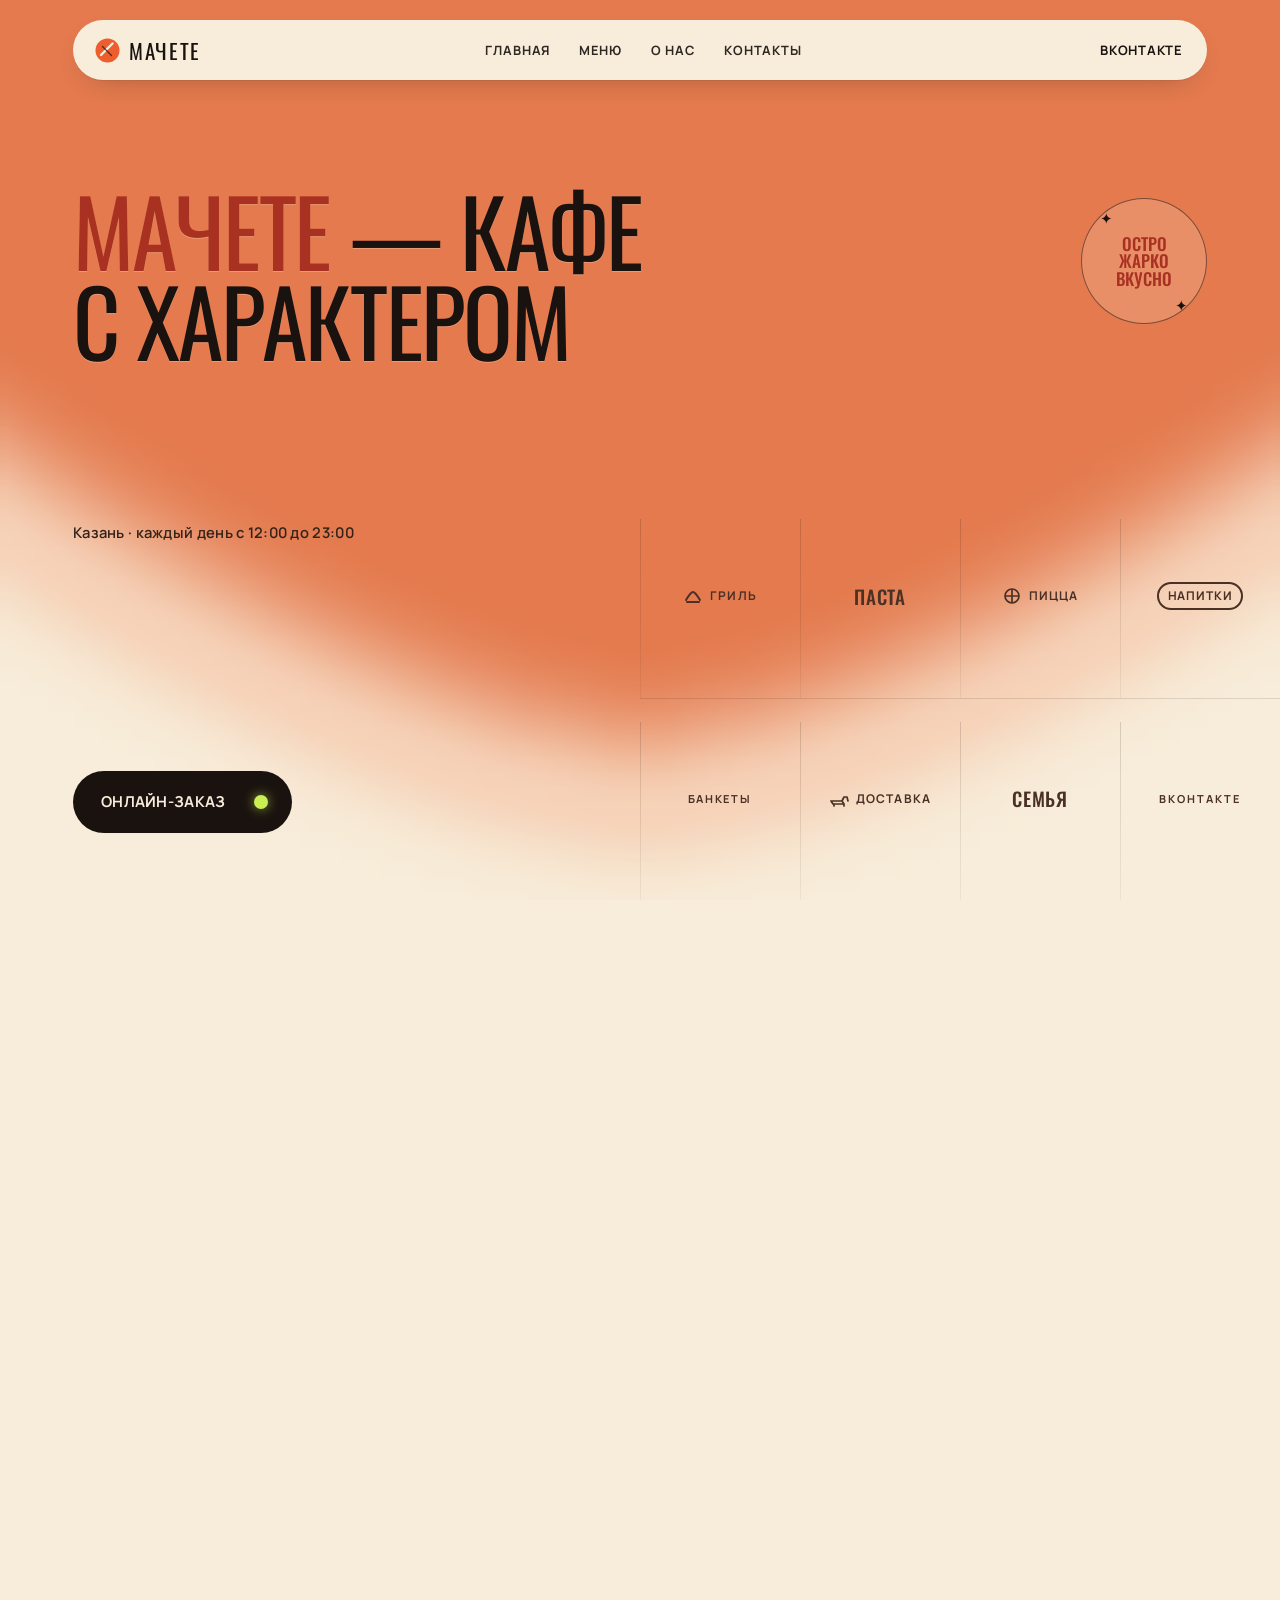
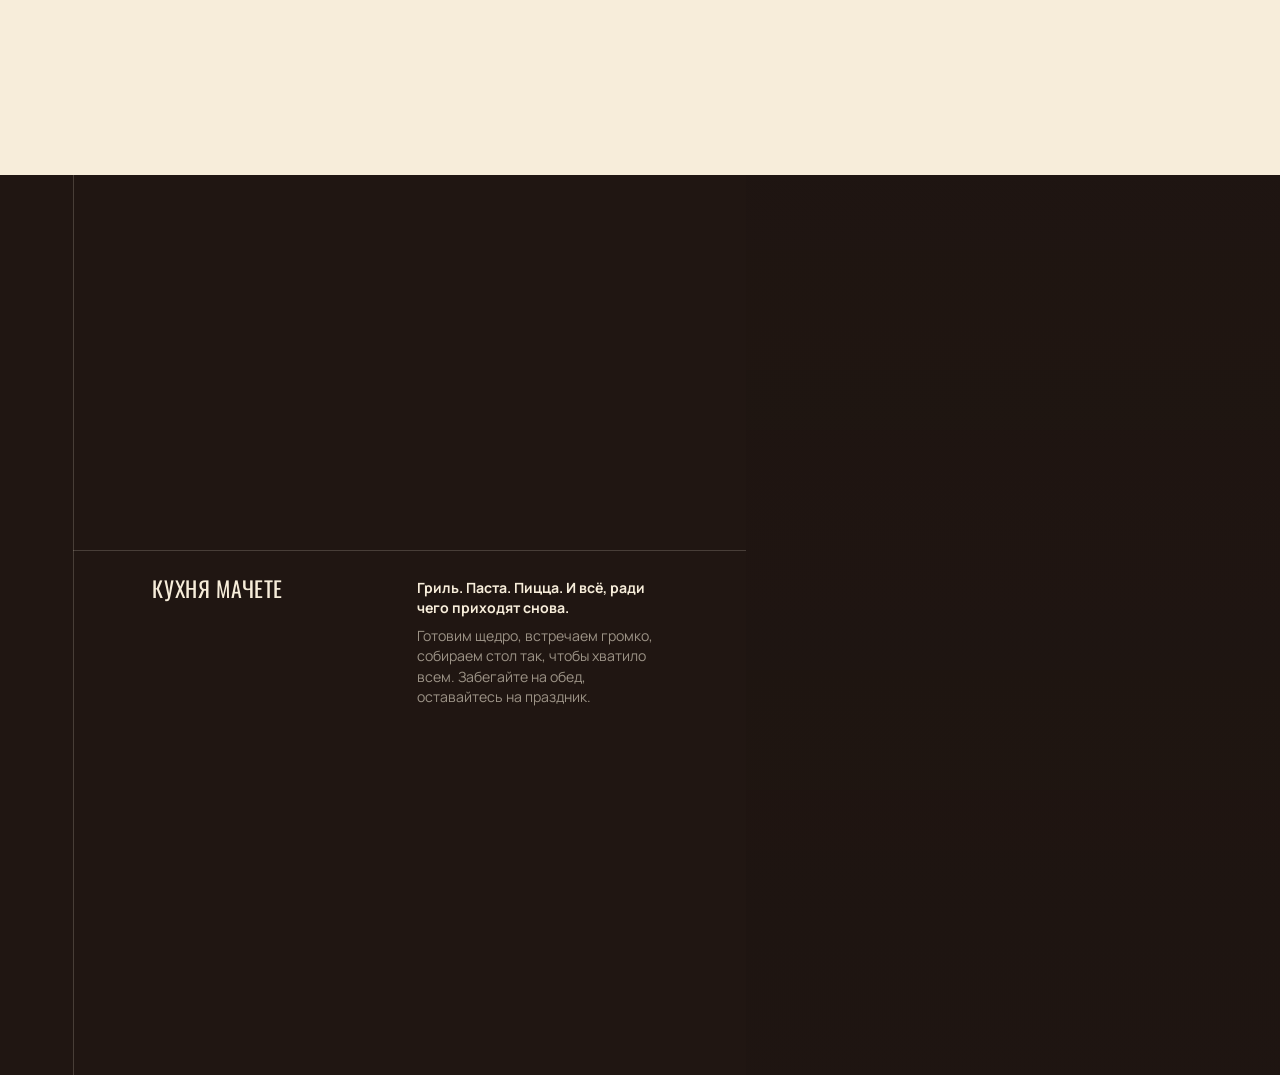
==== commit 7af8b683: "Prepare Saby online ordering and mobile order buttons" ====
--- a/halden.html
+++ b/halden.html
@@ -1,168 +1,170 @@
-<!doctype html>
-<html lang="ru">
-<head>
-  <meta charset="utf-8" />
-  <meta name="viewport" content="width=device-width, initial-scale=1" />
-  <title>Мачете — кафе с характером</title>
-  <link rel="preconnect" href="https://fonts.googleapis.com" />
-  <link rel="preconnect" href="https://fonts.gstatic.com" crossorigin />
-  <link href="https://fonts.googleapis.com/css2?family=Manrope:wght@400;500;600;700;800&family=Oswald:wght@400;500;600&display=swap" rel="stylesheet" />
-  <style>
-    :root { --ink:#19120f; --ink-2:#3e2a20; --paper:#f7edda; --rim:#f5b98b; --accent:#a83122; --dot:#c9ef53; --panel:#201612; --panel-line:rgba(255,244,225,.18); --gut:clamp(20px,5.7vw,82px); --ease:cubic-bezier(.22,.7,.2,1); }
-    * { box-sizing:border-box; margin:0; padding:0; }
-    html,body { min-height:100%; background:var(--paper); }
-    body { overflow-x:hidden; color:var(--ink); font-family:"Manrope",system-ui,sans-serif; -webkit-font-smoothing:antialiased; }
-    a { color:inherit; text-decoration:none; }
-    .atmo { position:fixed; inset:0; z-index:0; pointer-events:none; background:var(--paper); }
-    #bg { position:absolute; inset:0; width:100%; height:100%; display:block; }
-    main { position:relative; z-index:1; }
-    .nav { position:fixed; z-index:50; top:20px; left:var(--gut); right:var(--gut); height:60px; border-radius:999px; background:var(--paper); display:grid; grid-template-columns:auto minmax(0,1fr) auto; align-items:center; padding:0 10px 0 22px; box-shadow:0 1px 0 rgba(25,18,15,.06),0 10px 30px -18px rgba(25,18,15,.45); opacity:0; transform:translateY(-8px); animation:navin .9s var(--ease) .15s forwards; }
-    @keyframes navin { to { opacity:1; transform:translateY(0); } }
-    .brand { display:flex; align-items:center; gap:9px; white-space:nowrap; font-family:Oswald, sans-serif; font-size:21px; text-transform:uppercase; letter-spacing:.08em; }
-    .brand svg { width:25px; height:25px; flex:none; }
-    .links { position:static; min-width:0; display:flex; justify-content:center; gap:clamp(14px,2.25vw,30px); font-size:clamp(11px,1vw,13px); font-weight:700; text-transform:uppercase; letter-spacing:.07em; opacity:.9; white-space:nowrap; }
-    .links a { transition:opacity .2s ease,color .2s ease; }
-    .links a:hover { opacity:.55; color:var(--accent); }
-    .nav-right { min-width:0; display:flex; align-items:center; justify-content:flex-end; font-size:13px; font-weight:700; text-transform:uppercase; letter-spacing:.06em; }
-    .login { padding:0 14px; transition:padding .35s var(--ease); white-space:nowrap; }
-    .nav.on .login { padding-right:0; }
-    .vk-short { display:none; }
-    .nav.on .vk-full { display:none; }
-    .nav.on .vk-short { display:inline; }
-    .nav.on .links { gap:clamp(10px,1.6vw,22px); font-size:clamp(10px,.9vw,12px); }
-    .mobile-menu-toggle,.mobile-menu { display:none; }
-    .navcta { width:42px; height:42px; overflow:hidden; border-radius:999px; margin-left:-42px; transform:scale(0); transform-origin:100% 50%; transition:transform .35s var(--ease),width .65s var(--ease) .22s,margin .35s var(--ease); }
-    .nav.on .navcta { width:170px; margin-left:16px; transform:scale(1); }
-    .navcta .lbl { opacity:0; transition:opacity .4s ease .45s; }
-    .nav.on .navcta .lbl { opacity:1; }
-    .btn { position:relative; display:inline-flex; align-items:center; height:42px; width:170px; padding:0 46px 0 18px; border:0; border-radius:999px; background:var(--ink); color:var(--paper); font:700 13px/1 "Manrope",system-ui,sans-serif; letter-spacing:.02em; text-transform:uppercase; white-space:nowrap; cursor:pointer; overflow:hidden; }
-    .btn .dot { position:absolute; right:16px; top:50%; width:10px; height:10px; margin-top:-5px; border-radius:50%; background:var(--dot); box-shadow:0 0 12px rgba(201,239,83,.65); transition:width .45s var(--ease),height .45s var(--ease),right .45s var(--ease),margin .45s var(--ease),box-shadow .45s var(--ease); display:grid; place-items:center; }
-    .btn .dot svg { width:12px; height:12px; opacity:0; transform:translateX(-4px); transition:opacity .3s ease .05s,transform .3s var(--ease) .05s; }
-    .btn:hover .dot { width:32px; height:32px; right:5px; margin-top:-16px; box-shadow:none; }
-    .btn:hover .dot svg { opacity:1; transform:translateX(0); }
-    .btn.lg { height:62px; width:auto; padding:0 66px 0 28px; font-size:15px; }
-    .btn.lg .dot { width:14px; height:14px; right:24px; margin-top:-7px; }
-    .btn.lg .dot svg { width:16px; height:16px; }
-    .btn.lg:hover .dot { width:48px; height:48px; right:7px; margin-top:-24px; }
-    .hero { position:relative; min-height:640px; height:100vh; }
-    #h1 { position:absolute; top:20.5vh; left:var(--gut); right:var(--gut); max-width:1000px; font-family:Oswald,"Arial Narrow",sans-serif; font-weight:400; font-size:clamp(48px,7.2vw,108px); line-height:.98; letter-spacing:-.025em; text-transform:uppercase; text-shadow:0 1px 0 rgba(247,237,218,.28); }
-    .hl { color:var(--accent); }
-    .trust { position:absolute; top:58vh; left:var(--gut); font-size:clamp(14px,1.15vw,18px); letter-spacing:.02em; color:#342219; font-weight:600; }
-    .hero-cta { position:absolute; left:var(--gut); bottom:7.5vh; }
-    .sticker { position:absolute; right:var(--gut); top:22vh; width:126px; height:126px; border-radius:50%; border:1px solid rgba(25,18,15,.52); display:grid; place-items:center; text-align:center; font:500 17px/1.03 Oswald,sans-serif; text-transform:uppercase; transform:rotate(11deg); color:var(--accent); background:rgba(247,237,218,.18); }
-    .sticker::before { content:"✦"; position:absolute; top:11px; left:18px; font-size:15px; color:var(--ink); }
-    .sticker::after { content:"✦"; position:absolute; bottom:11px; right:18px; font-size:15px; color:var(--ink); }
-    .logos { position:absolute; right:0; width:50%; top:55vh; bottom:0; display:grid; grid-template-columns:repeat(4,1fr); grid-template-rows:repeat(2,1fr); }
-    .logo-cell { position:relative; display:flex; align-items:center; justify-content:center; color:#4a3025; opacity:0; transform:translateY(14px); }
-    body.ready .logo-cell { animation:fu .9s var(--ease) forwards; animation-delay:var(--d); }
-    .logo-cell::before { content:""; position:absolute; top:12%; bottom:0; left:0; width:1px; background:linear-gradient(to bottom,rgba(25,18,15,.15),rgba(25,18,15,.05)); }
-    .logo-cell:nth-child(n+5)::after { content:""; position:absolute; top:0; left:0; right:0; height:1px; background:rgba(25,18,15,.12); }
-    .logo-mark { display:flex; align-items:center; gap:7px; font:700 12px/1 "Manrope",sans-serif; letter-spacing:.1em; text-transform:uppercase; }
-    .logo-mark svg { width:20px; height:20px; flex:none; }
-    .logo-mark.script { font:500 19px/1 Oswald,sans-serif; letter-spacing:.04em; }
-    .logo-mark.tag { font-size:12px; letter-spacing:.07em; border:2px solid currentColor; border-radius:999px; padding:6px 9px; }
-    .logo-mark.tiny { font-size:11px; letter-spacing:.18em; }
-    @keyframes fu { to { opacity:1; transform:translateY(0); } }
-    .fade-up { opacity:0; transform:translateY(14px); }
-    body.ready .fade-up { animation:fu .9s var(--ease) forwards; animation-delay:var(--d); }
-    .statement { position:relative; height:306vh; margin-top:-31vh; pointer-events:none; }
-    .pin { position:sticky; top:0; height:100vh; }
-    #stmt { position:absolute; top:40.5vh; left:0; right:0; text-align:center; font-family:Oswald,sans-serif; font-weight:400; font-size:clamp(25px,3.4vw,52px); line-height:1.08; letter-spacing:-.01em; text-transform:uppercase; white-space:nowrap; will-change:transform; }
-    .split { position:relative; z-index:2; min-height:100vh; background:var(--panel); color:var(--paper); display:grid; grid-template-columns:58.3% 41.7%; }
-    .l { position:relative; padding-left:var(--gut); overflow:hidden; }
-    .l::before { content:""; position:absolute; top:0; bottom:0; left:var(--gut); width:1px; background:var(--panel-line); }
-    #h2 { position:relative; z-index:1; margin:0; padding:21vh 0 0 6.2vw; font-family:Oswald,sans-serif; font-weight:400; font-size:clamp(42px,5.1vw,78px); line-height:.98; letter-spacing:-.015em; text-transform:uppercase; }
-    #row { position:relative; z-index:1; margin-top:6.4vh; border-top:1px solid var(--panel-line); display:grid; grid-template-columns:1fr 1.05fr; gap:24px; padding:3vh 6vw 0 6.2vw; opacity:0; transform:translateY(14px); transition:opacity .9s var(--ease),transform .9s var(--ease); }
-    #row.on { opacity:1; transform:translateY(0); }
-    #row h3 { font:400 clamp(20px,1.7vw,26px)/1 Oswald,sans-serif; text-transform:uppercase; letter-spacing:.03em; }
-    #row p { max-width:20em; font-size:clamp(13px,1.1vw,16px); line-height:1.45; color:rgba(247,237,218,.58); }
-    #row p strong { display:block; margin-bottom:.55em; color:var(--paper); font-weight:700; }
-    .r { position:relative; overflow:hidden; }
-    #ship { position:absolute; inset:0; width:100%; height:100%; object-fit:cover; object-position:50% 50%; transform-origin:50% 50%; will-change:transform; filter:saturate(.9) contrast(1.04); }
-    .r::after { content:""; position:absolute; inset:0; background:linear-gradient(180deg,rgba(25,18,15,.1),rgba(25,18,15,.22)); pointer-events:none; }
-    .char { display:inline-block; white-space:pre; will-change:color,filter,opacity; }
-    .word { display:inline-block; white-space:nowrap; }
-    @media (max-width:820px) {
-      .nav { top:12px; height:54px; padding-left:16px; grid-template-columns:auto 1fr auto; }
-      .links { display:none; } .brand { grid-column:1; } .nav-right { grid-column:3; margin-left:auto; }
-      .nav-right { display:flex; align-items:center; gap:9px; }
-      .mobile-menu-toggle { display:inline-flex; align-items:center; justify-content:center; height:32px; padding:0 10px; border:1px solid rgba(25,18,15,.18); border-radius:999px; background:transparent; color:var(--ink); font:800 10px/1 "Manrope",system-ui,sans-serif; letter-spacing:.08em; text-transform:uppercase; cursor:pointer; }
-      .mobile-menu-toggle[aria-expanded="true"] { background:var(--ink); color:var(--paper); }
-      .mobile-menu { position:fixed; z-index:45; top:76px; left:20px; right:20px; display:none; grid-template-columns:1fr 1fr; gap:8px; padding:12px; border:1px solid rgba(25,18,15,.12); border-radius:22px; background:rgba(247,237,218,.97); box-shadow:0 18px 42px -24px rgba(25,18,15,.55); }
-      .mobile-menu.open { display:grid; }
-      .mobile-menu a { padding:13px 12px; border:1px solid rgba(25,18,15,.12); border-radius:14px; font:800 11px/1 "Manrope",system-ui,sans-serif; letter-spacing:.06em; text-transform:uppercase; }
-      .mobile-menu a:last-child { grid-column:1 / -1; background:var(--accent); border-color:var(--accent); color:var(--paper); text-align:center; }
-      .login { padding:0; font-size:10px; }
-      .navcta { display:none !important; }
-      .nav.on .navcta { margin-left:8px; }
-      #h1 { top:17vh; right:20px; font-size:15vw; line-height:.95; white-space:normal; }
-      .sticker { width:82px; height:82px; right:22px; top:38vh; font-size:11px; }
-      .trust { top:48vh; max-width:12em; }
-      .logos { left:0; right:0; width:100%; top:57vh; bottom:18vh; }
-      .logo-mark span { display:none; }
-      .logo-mark { font-size:11px; }
-      .logo-mark.script { font-size:15px; }
-      .logo-mark.tag { font-size:10px; padding:5px 6px; }
-      .hero-cta { bottom:6vh; }
-      #stmt { top:38vh; padding:0 20px; white-space:normal; max-width:15em; margin:auto; font-size:30px; }
-      #stmt br { display:none; }
-      .split { grid-template-columns:1fr; grid-template-rows:auto 70vh; }
-      #h2 { padding:16vh 6vw 0; font-size:16vw; }
-      #row { grid-template-columns:1fr; gap:14px; padding:3vh 6vw 6vh; }
-    }
-  </style>
-</head>
-<body>
-  <div class="atmo"><canvas id="bg" width="96" height="60"></canvas></div>
-  <header class="nav" id="nav">
-    <a class="brand" href="index.html#hero"><svg viewBox="0 0 25 25" aria-hidden="true"><circle cx="12.5" cy="12.5" r="12" fill="#ed5d2d"/><path d="M6 17 17.5 5.5" stroke="#f7edda" stroke-width="2.4" stroke-linecap="round"/><path d="M7.5 8.5 16.5 17.5" stroke="#19120f" stroke-width="1.4" stroke-linecap="round" opacity=".7"/></svg><span>Мачете</span></a>
-    <nav class="links" aria-label="Основная навигация"><a href="index.html#hero">Главная</a><a href="menu.html">Меню</a><a href="index.html#about">О нас</a><a href="index.html#contacts">Контакты</a></nav>
-    <div class="nav-right"><button class="mobile-menu-toggle" type="button" aria-expanded="false" aria-controls="mobileMenu">Меню</button><a class="login" href="https://vk.ru/cafemachete"><span class="vk-full">ВКонтакте</span><span class="vk-short">VK</span></a><div class="navcta"><button class="btn" type="button"><span class="lbl">Забронировать</span><span class="dot"><svg viewBox="0 0 12 12" aria-hidden="true"><path d="M4.5 2.5 8 6l-3.5 3.5" fill="none" stroke="#19120f" stroke-width="1.6" stroke-linecap="round" stroke-linejoin="round"/></svg></span></button></div></div>
-  </header>
-  <nav class="mobile-menu" id="mobileMenu" aria-label="Мобильная навигация"><a href="index.html#hero">Главная</a><a href="menu.html">Меню</a><a href="index.html#about">О нас</a><a href="index.html#contacts">Контакты</a><a href="https://vk.ru/cafemachete">ВКонтакте</a></nav>
-  <main>
-    <section class="hero" id="hero">
-      <h1 id="h1"><span class="hl">Мачете</span> — кафе<br>с характером</h1>
-      <p class="trust fade-up" id="contacts" style="--d:1.15s">Казань · каждый день с 12:00 до 23:00</p>
-      <div class="sticker fade-up" style="--d:1.05s">остро<br>жарко<br>вкусно</div>
-      <div class="hero-cta fade-up" style="--d:1.3s"><button class="btn lg" type="button">Забронировать<span class="dot"><svg viewBox="0 0 16 16" aria-hidden="true"><path d="M5.5 3.5 10 8l-4.5 4.5" fill="none" stroke="#19120f" stroke-width="1.8" stroke-linecap="round" stroke-linejoin="round"/></svg></span></button></div>
-      <div class="logos" id="menu" aria-label="Что есть в Мачете">
-        <div class="logo-cell" style="--d:1.25s"><div class="logo-mark"><svg viewBox="0 0 20 20" aria-hidden="true"><path d="M3 14c3-5 5-8 7-8s4 3 7 8" fill="none" stroke="currentColor" stroke-width="2" stroke-linecap="round"/><path d="M4 16h12" stroke="currentColor" stroke-width="2" stroke-linecap="round"/></svg><span>ГРИЛЬ</span></div></div>
-        <div class="logo-cell" style="--d:1.32s"><div class="logo-mark script">Паста</div></div>
-        <div class="logo-cell" style="--d:1.39s"><div class="logo-mark"><svg viewBox="0 0 20 20" aria-hidden="true"><circle cx="10" cy="10" r="7" fill="none" stroke="currentColor" stroke-width="1.7"/><path d="M10 3v14M3 10h14" stroke="currentColor" stroke-width="1.7"/></svg><span>ПИЦЦА</span></div></div>
-        <div class="logo-cell" style="--d:1.46s"><div class="logo-mark tag">НАПИТКИ</div></div>
-        <div class="logo-cell" style="--d:1.42s"><div class="logo-mark tiny">БАНКЕТЫ</div></div>
-        <div class="logo-cell" style="--d:1.49s"><div class="logo-mark"><svg viewBox="0 0 20 20" aria-hidden="true"><path d="M2 12h11l2 3H4zM13 12l2-4h3l1 4M5 15v2m10-2v2" fill="none" stroke="currentColor" stroke-width="1.7" stroke-linecap="round" stroke-linejoin="round"/></svg><span>ДОСТАВКА</span></div></div>
-        <div class="logo-cell" style="--d:1.56s"><div class="logo-mark script">Семья</div></div>
-        <div class="logo-cell" style="--d:1.63s"><div class="logo-mark tiny">ВКОНТАКТЕ</div></div>
-      </div>
-    </section>
-    <section class="statement" id="statement"><div class="pin"><p id="stmt">Место, где свои<br> встречаются за большим столом,<br> заказывают ещё одну порцию<br> и остаются до закрытия</p></div></section>
-    <section class="split" id="split"><div class="l"><h2 id="h2">Еда, которая<br>держит удар</h2><div id="row"><h3>Кухня Мачете</h3><p><strong>Гриль. Паста. Пицца. И всё, ради чего приходят снова.</strong>Готовим щедро, встречаем громко, собираем стол так, чтобы хватило всем. Забегайте на обед, оставайтесь на праздник.</p></div></div><div class="r" id="about"><img id="ship" alt="Тёплый интерьер кафе с большим столом и ужином" src="https://images.unsplash.com/photo-1552566626-52f8b828add9?auto=format&amp;fit=crop&amp;w=1400&amp;q=85" /></div></section>
-  </main>
-  <script>
-    (() => {
-      const $ = (s) => document.querySelector(s);
-      const bg = $('#bg'), ctx = bg.getContext('2d'), nav = $('#nav'), stmt = $('#stmt'), h1 = $('#h1'), h2 = $('#h2'), row = $('#row'), ship = $('#ship'), split = $('#split'), mobileToggle = $('.mobile-menu-toggle'), mobileMenu = $('#mobileMenu');
-      mobileToggle?.addEventListener('click', () => { const open = mobileToggle.getAttribute('aria-expanded') === 'true'; mobileToggle.setAttribute('aria-expanded', String(!open)); mobileMenu?.classList.toggle('open', !open); });
-      mobileMenu?.querySelectorAll('a').forEach(link => link.addEventListener('click', () => { mobileToggle?.setAttribute('aria-expanded', 'false'); mobileMenu?.classList.remove('open'); }));
-      const clamp = (v,a=0,b=1) => Math.max(a,Math.min(b,v));
-      const smooth = (v) => v*v*(3-2*v);
-      function splitText(el) { const nodes=[...el.childNodes], frag=document.createDocumentFragment(); nodes.forEach(node=>{ if(node.nodeType===3){ node.textContent.split(/(\s+)/).forEach(chunk=>{ if(!chunk)return; if(/^\s+$/.test(chunk))frag.appendChild(document.createTextNode(chunk)); else {const w=document.createElement('span');w.className='word';[...chunk].forEach(ch=>{const s=document.createElement('span');s.className='char';s.textContent=ch;w.appendChild(s)});frag.appendChild(w)} }); } else if(node.nodeType===1&&node.tagName==='BR')frag.appendChild(node.cloneNode()); else if(node.nodeType===1){const w=document.createElement('span');w.className='word '+node.className;[...node.textContent].forEach(ch=>{const s=document.createElement('span');s.className='char';s.textContent=ch;s.dataset.accent='1';w.appendChild(s)});frag.appendChild(w)} }); el.replaceChildren(frag); return [...el.querySelectorAll('.char')]; }
-      const chars1=splitText(h1), charsS=splitText(stmt), chars2=splitText(h2);
-      function mix(a,b,t){const pa=a.match(/\w\w/g).map(x=>parseInt(x,16)),pb=b.match(/\w\w/g).map(x=>parseInt(x,16));return `rgb(${pa.map((v,i)=>Math.round(v+(pb[i]-v)*clamp(t))).join(',')})`;}
-      function paint(chars,p,spread,final,accent,ghost){const n=chars.length;chars.forEach((ch,i)=>{const t=clamp((p*(1+spread)-i/n)/spread);let op=0,blur=8,color=ghost;if(t>0&&t<.35){op=t/.35;blur=8-6.5*(t/.35)}else if(t>=.35&&t<.7){op=1;const u=(t-.35)/.35;color=mix(ghost,accent,u);blur=1.5*(1-u)}else if(t>=.7){op=1;color=ch.dataset.accent?accent:mix(accent,final,(t-.7)/.3);blur=0}ch.style.opacity=op;ch.style.filter=`blur(${blur}px)`;ch.style.color=color})}
-      paint(chars1,0,.35,'#19120f','#a83122','#fff7e9');paint(charsS,0,.16,'#19120f','#a83122','#fff7e9');paint(chars2,0,.35,'#fff7e9','#f7b35e','#795b4a');
-      const keys=[0,.03,.08,.18,.40,.66,.87,1.15,1.43,1.8],tips=[.30,.45,.65,.80,.95,1.05,1.05,1.10,1.30,2.40],halves=[.34,.38,.38,.38,.38,.46,.66,.90,1.60,3.00],softs=[.22,.26,.22,.22,.19,.16,.13,.10,.10,.10];
-      let cur={tip:-.3,half:.3,soft:.1},target={...cur},introStart=performance.now(),introDone=false;
-      function interp(arr,q){if(q<=keys[0])return arr[0];for(let i=1;i<keys.length;i++){if(q<=keys[i]){const t=(q-keys[i-1])/(keys[i]-keys[i-1]);return arr[i-1]+(arr[i]-arr[i-1])*t}}return arr[arr.length-1]}
-      function edgeDist(px,py,tip,half,aspect){const pts=[];for(let i=0;i<48;i++){const yy=-.3+(tip+.3)*i/47;pts.push([half*aspect*Math.pow(Math.max(0,1-yy/tip),.72),yy])}let d=999;for(let i=1;i<pts.length;i++){const[x1,y1]=pts[i-1],[x2,y2]=pts[i],vx=x2-x1,vy=y2-y1,wx=px-x1,wy=py-y1,t=clamp((wx*vx+wy*vy)/(vx*vx+vy*vy),0,1),dx=px-(x1+t*vx),dy=py-(y1+t*vy);d=Math.min(d,Math.hypot(dx,dy))}const inside=py<tip&&px<half*aspect*Math.pow(Math.max(0,1-py/tip),.72);return(inside?-d:d)-.25}
-      function drawGlow(){const W=bg.width,H=bg.height,now=performance.now(),q=scrollY/innerHeight;if(!introDone){const a=clamp((now-introStart-250)/1050),e=smooth(a);target={tip:.30,half:.34,soft:.22};cur.tip=-.3+.6*e;cur.half=.3+.04*e;cur.soft=.1+.12*e;if(a>=1)introDone=true}else{target.tip=interp(tips,q)+Math.sin(now*.00033+1.3)*.02;target.half=interp(halves,q)+Math.sin(now*.0005)*.015;target.soft=interp(softs,q)}if(introDone){cur.tip+=(target.tip-cur.tip)*.12;cur.half+=(target.half-cur.half)*.12;cur.soft+=(target.soft-cur.soft)*.12}const im=ctx.createImageData(W,H),data=im.data,aspect=innerWidth/innerHeight;for(let y=0;y<H;y++){const py=y/(H-1);for(let x=0;x<W;x++){const px=Math.abs(x/(W-1)-.5)*aspect,sd=edgeDist(px,py,cur.tip,cur.half,aspect),g=1-smooth(clamp((sd+cur.soft)/(2*cur.soft)));let c;if(g<.38){const u=smooth(g/.38);c=[247+(246-247)*u,237+(210-237)*u,218+(184-218)*u]}else{const u=smooth((g-.38)/.62);c=[246+(228-246)*u,210+(122-210)*u,184+(78-184)*u]}const i=(y*W+x)*4;data[i]=c[0];data[i+1]=c[1];data[i+2]=c[2];data[i+3]=255}}ctx.putImageData(im,0,0)}
-      function onScroll(){const q=scrollY/innerHeight,hp=clamp((performance.now()-introStart-250)/1250);paint(chars1,hp,.35,'#19120f','#a83122','#fff7e9');const p=clamp((q-.56)/2.03),s=clamp((q-.69)/.74);stmt.style.transform=`translateY(${.205*Math.pow(1-s,2)*innerHeight}px)`;paint(charsS,p,.16,'#19120f','#a83122','#fff7e9');nav.classList.toggle('on',p>.4);const splitTop=split.getBoundingClientRect().top,p2=clamp((.8-splitTop/innerHeight)/.65);paint(chars2,p2,.35,'#fff7e9','#f7b35e','#795b4a');row.classList.toggle('on',p2>.92);ship.style.transform=`scale(${1.08-.08*clamp(1-splitTop/innerHeight)})`}
-      function tick(){drawGlow();onScroll();requestAnimationFrame(tick)}
-      requestAnimationFrame(()=>{document.body.classList.add('ready');tick()});window.addEventListener('scroll',onScroll,{passive:true});window.addEventListener('resize',()=>{bg.width=96;bg.height=60;onScroll()},{passive:true});
-    })();
-  </script>
-</body>
-</html>
-
+<!doctype html>
+<html lang="ru">
+<head>
+  <meta charset="utf-8" />
+  <meta name="viewport" content="width=device-width, initial-scale=1" />
+  <title>Мачете — кафе с характером</title>
+  <link rel="preconnect" href="https://fonts.googleapis.com" />
+  <link rel="preconnect" href="https://fonts.gstatic.com" crossorigin />
+  <link href="https://fonts.googleapis.com/css2?family=Manrope:wght@400;500;600;700;800&family=Oswald:wght@400;500;600&display=swap" rel="stylesheet" />
+  <style>
+    :root { --ink:#19120f; --ink-2:#3e2a20; --paper:#f7edda; --rim:#f5b98b; --accent:#a83122; --dot:#c9ef53; --panel:#201612; --panel-line:rgba(255,244,225,.18); --gut:clamp(20px,5.7vw,82px); --ease:cubic-bezier(.22,.7,.2,1); }
+    * { box-sizing:border-box; margin:0; padding:0; }
+    html,body { min-height:100%; background:var(--paper); }
+    body { overflow-x:hidden; color:var(--ink); font-family:"Manrope",system-ui,sans-serif; -webkit-font-smoothing:antialiased; }
+    a { color:inherit; text-decoration:none; }
+    .atmo { position:fixed; inset:0; z-index:0; pointer-events:none; background:var(--paper); }
+    #bg { position:absolute; inset:0; width:100%; height:100%; display:block; }
+    main { position:relative; z-index:1; }
+    .nav { position:fixed; z-index:50; top:20px; left:var(--gut); right:var(--gut); height:60px; border-radius:999px; background:var(--paper); display:grid; grid-template-columns:auto minmax(0,1fr) auto; align-items:center; padding:0 10px 0 22px; box-shadow:0 1px 0 rgba(25,18,15,.06),0 10px 30px -18px rgba(25,18,15,.45); opacity:0; transform:translateY(-8px); animation:navin .9s var(--ease) .15s forwards; }
+    @keyframes navin { to { opacity:1; transform:translateY(0); } }
+    .brand { display:flex; align-items:center; gap:9px; white-space:nowrap; font-family:Oswald, sans-serif; font-size:21px; text-transform:uppercase; letter-spacing:.08em; }
+    .brand svg { width:25px; height:25px; flex:none; }
+    .links { position:static; min-width:0; display:flex; justify-content:center; gap:clamp(14px,2.25vw,30px); font-size:clamp(11px,1vw,13px); font-weight:700; text-transform:uppercase; letter-spacing:.07em; opacity:.9; white-space:nowrap; }
+    .links a { transition:opacity .2s ease,color .2s ease; }
+    .links a:hover { opacity:.55; color:var(--accent); }
+    .nav-right { min-width:0; display:flex; align-items:center; justify-content:flex-end; font-size:13px; font-weight:700; text-transform:uppercase; letter-spacing:.06em; }
+    .login { padding:0 14px; transition:padding .35s var(--ease); white-space:nowrap; }
+    .nav.on .login { padding-right:0; }
+    .vk-short { display:none; }
+    .nav.on .vk-full { display:none; }
+    .nav.on .vk-short { display:inline; }
+    .nav.on .links { gap:clamp(10px,1.6vw,22px); font-size:clamp(10px,.9vw,12px); }
+    .mobile-menu-toggle,.mobile-menu { display:none; }
+    .navcta { width:42px; height:42px; overflow:hidden; border-radius:999px; margin-left:-42px; transform:scale(0); transform-origin:100% 50%; transition:transform .35s var(--ease),width .65s var(--ease) .22s,margin .35s var(--ease); }
+    .nav.on .navcta { width:170px; margin-left:16px; transform:scale(1); }
+    .navcta .lbl { opacity:0; transition:opacity .4s ease .45s; }
+    .nav.on .navcta .lbl { opacity:1; }
+    .btn { position:relative; display:inline-flex; align-items:center; height:42px; width:170px; padding:0 46px 0 18px; border:0; border-radius:999px; background:var(--ink); color:var(--paper); font:700 13px/1 "Manrope",system-ui,sans-serif; letter-spacing:.02em; text-transform:uppercase; white-space:nowrap; cursor:pointer; overflow:hidden; }
+    .btn .dot { position:absolute; right:16px; top:50%; width:10px; height:10px; margin-top:-5px; border-radius:50%; background:var(--dot); box-shadow:0 0 12px rgba(201,239,83,.65); transition:width .45s var(--ease),height .45s var(--ease),right .45s var(--ease),margin .45s var(--ease),box-shadow .45s var(--ease); display:grid; place-items:center; }
+    .btn .dot svg { width:12px; height:12px; opacity:0; transform:translateX(-4px); transition:opacity .3s ease .05s,transform .3s var(--ease) .05s; }
+    .btn:hover .dot { width:32px; height:32px; right:5px; margin-top:-16px; box-shadow:none; }
+    .btn:hover .dot svg { opacity:1; transform:translateX(0); }
+    .btn.lg { height:62px; width:auto; padding:0 66px 0 28px; font-size:15px; }
+    .btn.lg .dot { width:14px; height:14px; right:24px; margin-top:-7px; }
+    .btn.lg .dot svg { width:16px; height:16px; }
+    .btn.lg:hover .dot { width:48px; height:48px; right:7px; margin-top:-24px; }
+    .hero { position:relative; min-height:640px; height:100vh; }
+    #h1 { position:absolute; top:20.5vh; left:var(--gut); right:var(--gut); max-width:1000px; font-family:Oswald,"Arial Narrow",sans-serif; font-weight:400; font-size:clamp(48px,7.2vw,108px); line-height:.98; letter-spacing:-.025em; text-transform:uppercase; text-shadow:0 1px 0 rgba(247,237,218,.28); }
+    .hl { color:var(--accent); }
+    .trust { position:absolute; top:58vh; left:var(--gut); font-size:clamp(14px,1.15vw,18px); letter-spacing:.02em; color:#342219; font-weight:600; }
+    .hero-cta { position:absolute; left:var(--gut); bottom:7.5vh; }
+    .sticker { position:absolute; right:var(--gut); top:22vh; width:126px; height:126px; border-radius:50%; border:1px solid rgba(25,18,15,.52); display:grid; place-items:center; text-align:center; font:500 17px/1.03 Oswald,sans-serif; text-transform:uppercase; transform:rotate(11deg); color:var(--accent); background:rgba(247,237,218,.18); }
+    .sticker::before { content:"✦"; position:absolute; top:11px; left:18px; font-size:15px; color:var(--ink); }
+    .sticker::after { content:"✦"; position:absolute; bottom:11px; right:18px; font-size:15px; color:var(--ink); }
+    .logos { position:absolute; right:0; width:50%; top:55vh; bottom:0; display:grid; grid-template-columns:repeat(4,1fr); grid-template-rows:repeat(2,1fr); }
+    .logo-cell { position:relative; display:flex; align-items:center; justify-content:center; color:#4a3025; opacity:0; transform:translateY(14px); }
+    body.ready .logo-cell { animation:fu .9s var(--ease) forwards; animation-delay:var(--d); }
+    .logo-cell::before { content:""; position:absolute; top:12%; bottom:0; left:0; width:1px; background:linear-gradient(to bottom,rgba(25,18,15,.15),rgba(25,18,15,.05)); }
+    .logo-cell:nth-child(n+5)::after { content:""; position:absolute; top:0; left:0; right:0; height:1px; background:rgba(25,18,15,.12); }
+    .logo-mark { display:flex; align-items:center; gap:7px; font:700 12px/1 "Manrope",sans-serif; letter-spacing:.1em; text-transform:uppercase; }
+    .logo-mark svg { width:20px; height:20px; flex:none; }
+    .logo-mark.script { font:500 19px/1 Oswald,sans-serif; letter-spacing:.04em; }
+    .logo-mark.tag { font-size:12px; letter-spacing:.07em; border:2px solid currentColor; border-radius:999px; padding:6px 9px; }
+    .logo-mark.tiny { font-size:11px; letter-spacing:.18em; }
+    @keyframes fu { to { opacity:1; transform:translateY(0); } }
+    .fade-up { opacity:0; transform:translateY(14px); }
+    body.ready .fade-up { animation:fu .9s var(--ease) forwards; animation-delay:var(--d); }
+    .statement { position:relative; height:306vh; margin-top:-31vh; pointer-events:none; }
+    .pin { position:sticky; top:0; height:100vh; }
+    #stmt { position:absolute; top:40.5vh; left:0; right:0; text-align:center; font-family:Oswald,sans-serif; font-weight:400; font-size:clamp(25px,3.4vw,52px); line-height:1.08; letter-spacing:-.01em; text-transform:uppercase; white-space:nowrap; will-change:transform; }
+    .split { position:relative; z-index:2; min-height:100vh; background:var(--panel); color:var(--paper); display:grid; grid-template-columns:58.3% 41.7%; }
+    .l { position:relative; padding-left:var(--gut); overflow:hidden; }
+    .l::before { content:""; position:absolute; top:0; bottom:0; left:var(--gut); width:1px; background:var(--panel-line); }
+    #h2 { position:relative; z-index:1; margin:0; padding:21vh 0 0 6.2vw; font-family:Oswald,sans-serif; font-weight:400; font-size:clamp(42px,5.1vw,78px); line-height:.98; letter-spacing:-.015em; text-transform:uppercase; }
+    #row { position:relative; z-index:1; margin-top:6.4vh; border-top:1px solid var(--panel-line); display:grid; grid-template-columns:1fr 1.05fr; gap:24px; padding:3vh 6vw 0 6.2vw; opacity:0; transform:translateY(14px); transition:opacity .9s var(--ease),transform .9s var(--ease); }
+    #row.on { opacity:1; transform:translateY(0); }
+    #row h3 { font:400 clamp(20px,1.7vw,26px)/1 Oswald,sans-serif; text-transform:uppercase; letter-spacing:.03em; }
+    #row p { max-width:20em; font-size:clamp(13px,1.1vw,16px); line-height:1.45; color:rgba(247,237,218,.58); }
+    #row p strong { display:block; margin-bottom:.55em; color:var(--paper); font-weight:700; }
+    .r { position:relative; overflow:hidden; }
+    #ship { position:absolute; inset:0; width:100%; height:100%; object-fit:cover; object-position:50% 50%; transform-origin:50% 50%; will-change:transform; filter:saturate(.9) contrast(1.04); }
+    .r::after { content:""; position:absolute; inset:0; background:linear-gradient(180deg,rgba(25,18,15,.1),rgba(25,18,15,.22)); pointer-events:none; }
+    .char { display:inline-block; white-space:pre; will-change:color,filter,opacity; }
+    .word { display:inline-block; white-space:nowrap; }
+    @media (max-width:820px) {
+      .nav { top:12px; height:54px; padding-left:16px; grid-template-columns:auto 1fr auto; }
+      .links { display:none; } .brand { grid-column:1; } .nav-right { grid-column:3; margin-left:auto; }
+      .nav-right { display:flex; align-items:center; gap:9px; }
+      .mobile-menu-toggle { display:inline-flex; align-items:center; justify-content:center; height:32px; padding:0 10px; border:1px solid rgba(25,18,15,.18); border-radius:999px; background:transparent; color:var(--ink); font:800 10px/1 "Manrope",system-ui,sans-serif; letter-spacing:.08em; text-transform:uppercase; cursor:pointer; }
+      .mobile-menu-toggle[aria-expanded="true"] { background:var(--ink); color:var(--paper); }
+      .mobile-menu { position:fixed; z-index:45; top:76px; left:20px; right:20px; display:none; grid-template-columns:1fr 1fr; gap:8px; padding:12px; border:1px solid rgba(25,18,15,.12); border-radius:22px; background:rgba(247,237,218,.97); box-shadow:0 18px 42px -24px rgba(25,18,15,.55); }
+      .mobile-menu.open { display:grid; }
+      .mobile-menu a { padding:13px 12px; border:1px solid rgba(25,18,15,.12); border-radius:14px; font:800 11px/1 "Manrope",system-ui,sans-serif; letter-spacing:.06em; text-transform:uppercase; }
+      .mobile-menu a:last-child { grid-column:1 / -1; background:var(--accent); border-color:var(--accent); color:var(--paper); text-align:center; }
+      .login { padding:0; font-size:10px; }
+      .navcta { display:none !important; }
+      .nav.on .navcta { margin-left:8px; }
+      #h1 { top:17vh; right:20px; font-size:15vw; line-height:.95; white-space:normal; }
+      .sticker { width:82px; height:82px; right:22px; top:38vh; font-size:11px; }
+      .trust { top:48vh; max-width:12em; }
+      .logos { left:0; right:0; width:100%; top:57vh; bottom:18vh; }
+      .logo-mark span { display:none; }
+      .logo-mark { font-size:11px; }
+      .logo-mark.script { font-size:15px; }
+      .logo-mark.tag { font-size:10px; padding:5px 6px; }
+      .hero-cta { bottom:6vh; }
+      #stmt { top:38vh; padding:0 20px; white-space:normal; max-width:15em; margin:auto; font-size:30px; }
+      #stmt br { display:none; }
+      .split { grid-template-columns:1fr; grid-template-rows:auto 70vh; }
+      #h2 { padding:16vh 6vw 0; font-size:16vw; }
+      #row { grid-template-columns:1fr; gap:14px; padding:3vh 6vw 6vh; }
+    }
+  </style>
+<link rel="stylesheet" href="order.css" />
+  <script src="saby-config.js" defer></script>
+  <script src="saby-order.js" defer></script>
+</head>
+<body>
+  <div class="atmo"><canvas id="bg" width="96" height="60"></canvas></div>
+  <header class="nav" id="nav">
+    <a class="brand" href="index.html#hero"><svg viewBox="0 0 25 25" aria-hidden="true"><circle cx="12.5" cy="12.5" r="12" fill="#ed5d2d"/><path d="M6 17 17.5 5.5" stroke="#f7edda" stroke-width="2.4" stroke-linecap="round"/><path d="M7.5 8.5 16.5 17.5" stroke="#19120f" stroke-width="1.4" stroke-linecap="round" opacity=".7"/></svg><span>Мачете</span></a>
+    <nav class="links" aria-label="Основная навигация"><a href="index.html#hero">Главная</a><a href="menu.html">Меню</a><a href="index.html#about">О нас</a><a href="index.html#contacts">Контакты</a></nav>
+    <div class="nav-right"><button class="mobile-menu-toggle" type="button" aria-expanded="false" aria-controls="mobileMenu">Меню</button><a class="login" href="https://vk.ru/cafemachete"><span class="vk-full">ВКонтакте</span><span class="vk-short">VK</span></a><div class="navcta"><a class="btn" data-order-link href="order.html"><span class="lbl">Онлайн-заказ</span><span class="dot"><svg viewBox="0 0 12 12" aria-hidden="true"><path d="M4.5 2.5 8 6l-3.5 3.5" fill="none" stroke="#19120f" stroke-width="1.6" stroke-linecap="round" stroke-linejoin="round"/></svg></span></a></div></div>
+  </header>
+  <nav class="mobile-menu" id="mobileMenu" aria-label="Мобильная навигация"><a href="index.html#hero">Главная</a><a href="menu.html">Меню</a><a href="index.html#about">О нас</a><a href="index.html#contacts">Контакты</a><a class="order-link" data-order-link href="order.html">Онлайн-заказ <span aria-hidden="true">↗</span></a><a href="https://vk.ru/cafemachete">ВКонтакте</a></nav>
+  <main>
+    <section class="hero" id="hero">
+      <h1 id="h1"><span class="hl">Мачете</span> — кафе<br>с характером</h1>
+      <p class="trust fade-up" id="contacts" style="--d:1.15s">Казань · каждый день с 12:00 до 23:00</p>
+      <div class="sticker fade-up" style="--d:1.05s">остро<br>жарко<br>вкусно</div>
+      <div class="hero-cta fade-up" style="--d:1.3s"><a class="btn lg" data-order-link href="order.html">Онлайн-заказ<span class="dot"><svg viewBox="0 0 16 16" aria-hidden="true"><path d="M5.5 3.5 10 8l-4.5 4.5" fill="none" stroke="#19120f" stroke-width="1.8" stroke-linecap="round" stroke-linejoin="round"/></svg></span></a></div>
+      <div class="logos" id="menu" aria-label="Что есть в Мачете">
+        <div class="logo-cell" style="--d:1.25s"><div class="logo-mark"><svg viewBox="0 0 20 20" aria-hidden="true"><path d="M3 14c3-5 5-8 7-8s4 3 7 8" fill="none" stroke="currentColor" stroke-width="2" stroke-linecap="round"/><path d="M4 16h12" stroke="currentColor" stroke-width="2" stroke-linecap="round"/></svg><span>ГРИЛЬ</span></div></div>
+        <div class="logo-cell" style="--d:1.32s"><div class="logo-mark script">Паста</div></div>
+        <div class="logo-cell" style="--d:1.39s"><div class="logo-mark"><svg viewBox="0 0 20 20" aria-hidden="true"><circle cx="10" cy="10" r="7" fill="none" stroke="currentColor" stroke-width="1.7"/><path d="M10 3v14M3 10h14" stroke="currentColor" stroke-width="1.7"/></svg><span>ПИЦЦА</span></div></div>
+        <div class="logo-cell" style="--d:1.46s"><div class="logo-mark tag">НАПИТКИ</div></div>
+        <div class="logo-cell" style="--d:1.42s"><div class="logo-mark tiny">БАНКЕТЫ</div></div>
+        <div class="logo-cell" style="--d:1.49s"><div class="logo-mark"><svg viewBox="0 0 20 20" aria-hidden="true"><path d="M2 12h11l2 3H4zM13 12l2-4h3l1 4M5 15v2m10-2v2" fill="none" stroke="currentColor" stroke-width="1.7" stroke-linecap="round" stroke-linejoin="round"/></svg><span>ДОСТАВКА</span></div></div>
+        <div class="logo-cell" style="--d:1.56s"><div class="logo-mark script">Семья</div></div>
+        <div class="logo-cell" style="--d:1.63s"><div class="logo-mark tiny">ВКОНТАКТЕ</div></div>
+      </div>
+    </section>
+    <section class="statement" id="statement"><div class="pin"><p id="stmt">Место, где свои<br> встречаются за большим столом,<br> заказывают ещё одну порцию<br> и остаются до закрытия</p></div></section>
+    <section class="split" id="split"><div class="l"><h2 id="h2">Еда, которая<br>держит удар</h2><div id="row"><h3>Кухня Мачете</h3><p><strong>Гриль. Паста. Пицца. И всё, ради чего приходят снова.</strong>Готовим щедро, встречаем громко, собираем стол так, чтобы хватило всем. Забегайте на обед, оставайтесь на праздник.</p></div></div><div class="r" id="about"><img id="ship" alt="Тёплый интерьер кафе с большим столом и ужином" src="https://images.unsplash.com/photo-1552566626-52f8b828add9?auto=format&amp;fit=crop&amp;w=1400&amp;q=85" /></div></section>
+  </main>
+  <script>
+    (() => {
+      const $ = (s) => document.querySelector(s);
+      const bg = $('#bg'), ctx = bg.getContext('2d'), nav = $('#nav'), stmt = $('#stmt'), h1 = $('#h1'), h2 = $('#h2'), row = $('#row'), ship = $('#ship'), split = $('#split'), mobileToggle = $('.mobile-menu-toggle'), mobileMenu = $('#mobileMenu');
+      mobileToggle?.addEventListener('click', () => { const open = mobileToggle.getAttribute('aria-expanded') === 'true'; mobileToggle.setAttribute('aria-expanded', String(!open)); mobileMenu?.classList.toggle('open', !open); });
+      mobileMenu?.querySelectorAll('a').forEach(link => link.addEventListener('click', () => { mobileToggle?.setAttribute('aria-expanded', 'false'); mobileMenu?.classList.remove('open'); }));
+      const clamp = (v,a=0,b=1) => Math.max(a,Math.min(b,v));
+      const smooth = (v) => v*v*(3-2*v);
+      function splitText(el) { const nodes=[...el.childNodes], frag=document.createDocumentFragment(); nodes.forEach(node=>{ if(node.nodeType===3){ node.textContent.split(/(\s+)/).forEach(chunk=>{ if(!chunk)return; if(/^\s+$/.test(chunk))frag.appendChild(document.createTextNode(chunk)); else {const w=document.createElement('span');w.className='word';[...chunk].forEach(ch=>{const s=document.createElement('span');s.className='char';s.textContent=ch;w.appendChild(s)});frag.appendChild(w)} }); } else if(node.nodeType===1&&node.tagName==='BR')frag.appendChild(node.cloneNode()); else if(node.nodeType===1){const w=document.createElement('span');w.className='word '+node.className;[...node.textContent].forEach(ch=>{const s=document.createElement('span');s.className='char';s.textContent=ch;s.dataset.accent='1';w.appendChild(s)});frag.appendChild(w)} }); el.replaceChildren(frag); return [...el.querySelectorAll('.char')]; }
+      const chars1=splitText(h1), charsS=splitText(stmt), chars2=splitText(h2);
+      function mix(a,b,t){const pa=a.match(/\w\w/g).map(x=>parseInt(x,16)),pb=b.match(/\w\w/g).map(x=>parseInt(x,16));return `rgb(${pa.map((v,i)=>Math.round(v+(pb[i]-v)*clamp(t))).join(',')})`;}
+      function paint(chars,p,spread,final,accent,ghost){const n=chars.length;chars.forEach((ch,i)=>{const t=clamp((p*(1+spread)-i/n)/spread);let op=0,blur=8,color=ghost;if(t>0&&t<.35){op=t/.35;blur=8-6.5*(t/.35)}else if(t>=.35&&t<.7){op=1;const u=(t-.35)/.35;color=mix(ghost,accent,u);blur=1.5*(1-u)}else if(t>=.7){op=1;color=ch.dataset.accent?accent:mix(accent,final,(t-.7)/.3);blur=0}ch.style.opacity=op;ch.style.filter=`blur(${blur}px)`;ch.style.color=color})}
+      paint(chars1,0,.35,'#19120f','#a83122','#fff7e9');paint(charsS,0,.16,'#19120f','#a83122','#fff7e9');paint(chars2,0,.35,'#fff7e9','#f7b35e','#795b4a');
+      const keys=[0,.03,.08,.18,.40,.66,.87,1.15,1.43,1.8],tips=[.30,.45,.65,.80,.95,1.05,1.05,1.10,1.30,2.40],halves=[.34,.38,.38,.38,.38,.46,.66,.90,1.60,3.00],softs=[.22,.26,.22,.22,.19,.16,.13,.10,.10,.10];
+      let cur={tip:-.3,half:.3,soft:.1},target={...cur},introStart=performance.now(),introDone=false;
+      function interp(arr,q){if(q<=keys[0])return arr[0];for(let i=1;i<keys.length;i++){if(q<=keys[i]){const t=(q-keys[i-1])/(keys[i]-keys[i-1]);return arr[i-1]+(arr[i]-arr[i-1])*t}}return arr[arr.length-1]}
+      function edgeDist(px,py,tip,half,aspect){const pts=[];for(let i=0;i<48;i++){const yy=-.3+(tip+.3)*i/47;pts.push([half*aspect*Math.pow(Math.max(0,1-yy/tip),.72),yy])}let d=999;for(let i=1;i<pts.length;i++){const[x1,y1]=pts[i-1],[x2,y2]=pts[i],vx=x2-x1,vy=y2-y1,wx=px-x1,wy=py-y1,t=clamp((wx*vx+wy*vy)/(vx*vx+vy*vy),0,1),dx=px-(x1+t*vx),dy=py-(y1+t*vy);d=Math.min(d,Math.hypot(dx,dy))}const inside=py<tip&&px<half*aspect*Math.pow(Math.max(0,1-py/tip),.72);return(inside?-d:d)-.25}
+      function drawGlow(){const W=bg.width,H=bg.height,now=performance.now(),q=scrollY/innerHeight;if(!introDone){const a=clamp((now-introStart-250)/1050),e=smooth(a);target={tip:.30,half:.34,soft:.22};cur.tip=-.3+.6*e;cur.half=.3+.04*e;cur.soft=.1+.12*e;if(a>=1)introDone=true}else{target.tip=interp(tips,q)+Math.sin(now*.00033+1.3)*.02;target.half=interp(halves,q)+Math.sin(now*.0005)*.015;target.soft=interp(softs,q)}if(introDone){cur.tip+=(target.tip-cur.tip)*.12;cur.half+=(target.half-cur.half)*.12;cur.soft+=(target.soft-cur.soft)*.12}const im=ctx.createImageData(W,H),data=im.data,aspect=innerWidth/innerHeight;for(let y=0;y<H;y++){const py=y/(H-1);for(let x=0;x<W;x++){const px=Math.abs(x/(W-1)-.5)*aspect,sd=edgeDist(px,py,cur.tip,cur.half,aspect),g=1-smooth(clamp((sd+cur.soft)/(2*cur.soft)));let c;if(g<.38){const u=smooth(g/.38);c=[247+(246-247)*u,237+(210-237)*u,218+(184-218)*u]}else{const u=smooth((g-.38)/.62);c=[246+(228-246)*u,210+(122-210)*u,184+(78-184)*u]}const i=(y*W+x)*4;data[i]=c[0];data[i+1]=c[1];data[i+2]=c[2];data[i+3]=255}}ctx.putImageData(im,0,0)}
+      function onScroll(){const q=scrollY/innerHeight,hp=clamp((performance.now()-introStart-250)/1250);paint(chars1,hp,.35,'#19120f','#a83122','#fff7e9');const p=clamp((q-.56)/2.03),s=clamp((q-.69)/.74);stmt.style.transform=`translateY(${.205*Math.pow(1-s,2)*innerHeight}px)`;paint(charsS,p,.16,'#19120f','#a83122','#fff7e9');nav.classList.toggle('on',p>.4);const splitTop=split.getBoundingClientRect().top,p2=clamp((.8-splitTop/innerHeight)/.65);paint(chars2,p2,.35,'#fff7e9','#f7b35e','#795b4a');row.classList.toggle('on',p2>.92);ship.style.transform=`scale(${1.08-.08*clamp(1-splitTop/innerHeight)})`}
+      function tick(){drawGlow();onScroll();requestAnimationFrame(tick)}
+      requestAnimationFrame(()=>{document.body.classList.add('ready');tick()});window.addEventListener('scroll',onScroll,{passive:true});window.addEventListener('resize',()=>{bg.width=96;bg.height=60;onScroll()},{passive:true});
+    })();
+  </script>
+</body>
+</html>
--- a/order.css
+++ b/order.css
@@ -0,0 +1,37 @@
+[hidden] { display:none !important; }
+.order-link { display:inline-flex; align-items:center; justify-content:center; gap:24px; min-height:52px; padding:16px 24px; border-radius:999px; background:#a83122; color:#fff7e9; font:800 13px/1.3 Manrope,system-ui,sans-serif; text-transform:uppercase; letter-spacing:.05em; text-decoration:none; text-align:center; }
+.order-link:hover { background:#82271c; }
+.order-link span { color:#c9ef53; font-size:22px; line-height:1; }
+a:focus-visible,button:focus-visible { outline:3px solid #a83122; outline-offset:5px; }
+.order-entry { display:flex; align-items:center; flex-wrap:wrap; gap:18px; margin-top:30px; }
+.order-entry p { color:#6b5143; font-size:12px; }
+.mobile-menu a.order-link { grid-column:1 / -1; background:#a83122; color:#fff7e9; min-height:48px; }
+.order-dock { display:none; }
+.order-page { margin:0; background:#f7edda; color:#19120f; font-family:Manrope,system-ui,sans-serif; }
+.order-page * { box-sizing:border-box; }
+.order-header { max-width:1200px; margin:auto; padding:24px clamp(20px,5vw,60px); display:flex; align-items:center; justify-content:space-between; gap:20px; }
+.order-brand { font:500 25px Oswald,sans-serif; text-transform:uppercase; letter-spacing:.08em; color:inherit; text-decoration:none; }
+.order-back { font-size:12px; font-weight:800; color:#a83122; text-decoration:none; }
+.order-main { max-width:1200px; margin:50px auto 70px; padding:0 clamp(20px,5vw,60px); display:grid; grid-template-columns:1.1fr 1fr; align-items:center; gap:60px; }
+.order-eyebrow { font-size:11px; text-transform:uppercase; font-weight:800; letter-spacing:.18em; color:#a83122; }
+.order-title { margin:26px 0; font:400 clamp(54px,7vw,100px)/1 Oswald,sans-serif; text-transform:uppercase; }
+.order-title span { color:#a83122; }
+.order-description { max-width:32em; font-size:16px; line-height:1.7; color:#6b5143; }
+.order-panel { padding:clamp(24px,4vw,42px); border:1px solid #d8c7af; border-radius:28px; background:#fff7e9; box-shadow:0 20px 60px -45px #563122; }
+.order-panel h2 { font:400 34px/1.15 Oswald,sans-serif; margin:22px 0 16px; }
+.order-panel p { font-size:14px; line-height:1.7; color:#6b5143; }
+.order-status { display:inline-flex; padding:8px 13px; border-radius:99px; background:#f2e3cd; font-size:11px; font-weight:800; text-transform:uppercase; letter-spacing:.06em; }
+.order-status.ready { background:#c9ef53; }
+.order-panel .order-link { width:100%; margin-top:18px; }
+.order-text-link { display:block; margin-top:22px; color:#a83122; font-size:13px; font-weight:800; text-align:center; }
+.order-foot { max-width:1200px; margin:auto; padding:24px clamp(20px,5vw,60px); border-top:1px solid #d8c7af; font-size:12px; color:#6b5143; }
+@media(max-width:820px) {
+  .order-main { grid-template-columns:1fr; margin-top:30px; gap:28px; }
+  .order-title { font-size:clamp(52px,13vw,80px); }
+}
+@media(max-width:650px) {
+  body:has(.order-dock) { padding-bottom:92px; }
+  .order-dock { position:fixed; bottom:0; left:0; right:0; z-index:40; display:block; padding:10px 20px calc(10px + env(safe-area-inset-bottom)); background:rgba(247,237,218,.97); border-top:1px solid #d8c7af; }
+  .order-dock .order-link { width:100%; }
+  .order-entry { align-items:flex-start; flex-direction:column; gap:10px; }
+}
